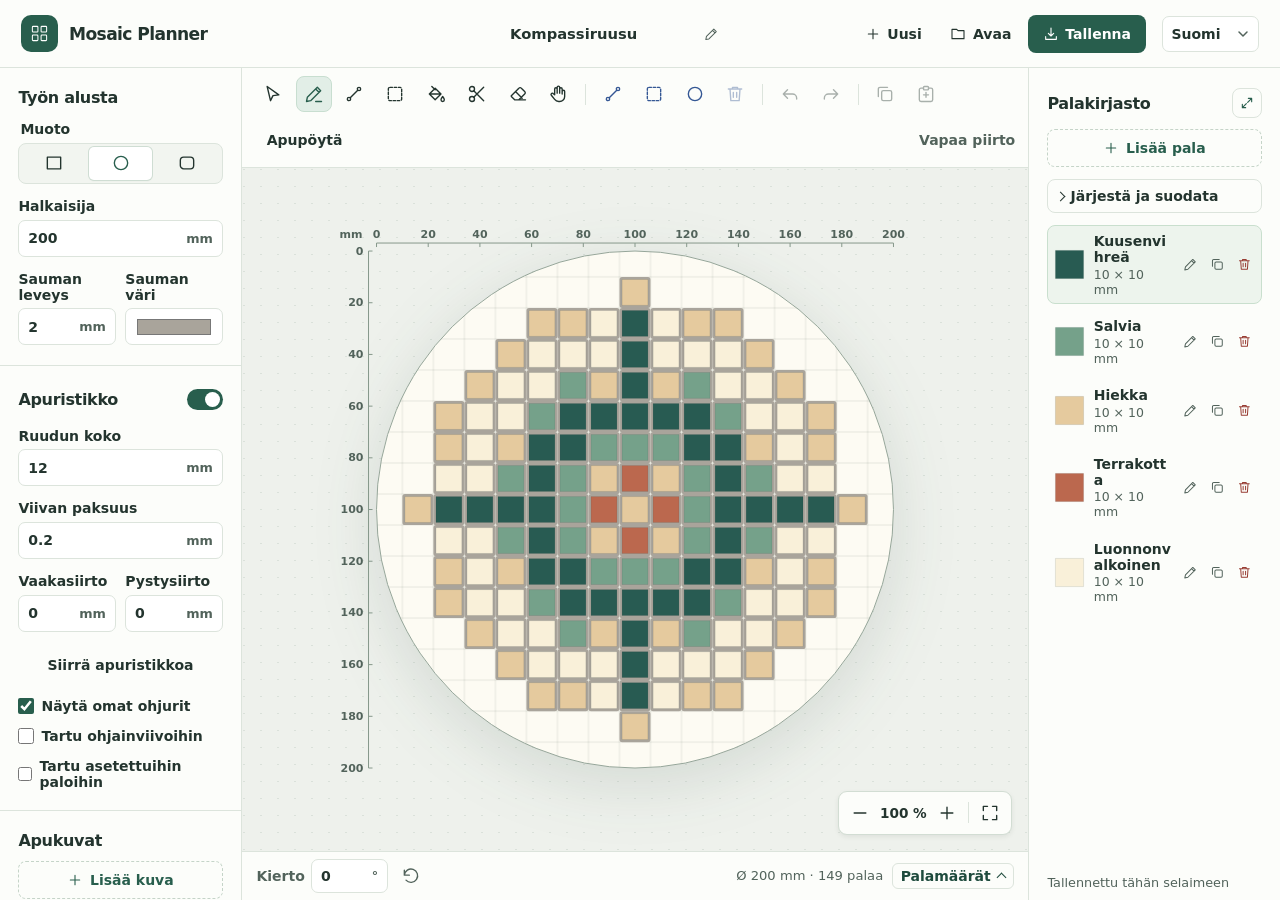
==== index.html @ c932b30a "Rotate selected mosaic tiles together" ====
<!doctype html>
<html lang="fi">
<head>
  <meta charset="utf-8">
  <meta name="viewport" content="width=device-width, initial-scale=1">
  <meta name="theme-color" content="#f9f9f6">
  <title>Mosaic Planner</title>
  <link rel="stylesheet" href="styles.css?v=18">
  <script defer src="i18n.js?v=20"></script>
  <script defer src="geometry.js?v=25"></script>
  <script defer src="board-renderer.js?v=9"></script>
  <script defer src="project-storage.js?v=1"></script>
  <script defer src="editor.js?v=22"></script>
</head>
<body inert>
  <svg class="icon-definitions" xmlns="http://www.w3.org/2000/svg" aria-hidden="true">
    <symbol id="i-mosaic" viewBox="0 0 24 24"><rect x="3" y="3" width="7" height="7" rx="1"/><rect x="14" y="3" width="7" height="7" rx="1"/><rect x="3" y="14" width="7" height="7" rx="1"/><rect x="14" y="14" width="7" height="7" rx="1"/></symbol>
    <symbol id="i-rectangle" viewBox="0 0 24 24"><rect x="4" y="5" width="16" height="14"/></symbol>
    <symbol id="i-circle" viewBox="0 0 24 24"><circle cx="12" cy="12" r="8"/></symbol>
    <symbol id="i-rounded" viewBox="0 0 24 24"><rect x="4" y="5" width="16" height="14" rx="4"/></symbol>
    <symbol id="i-pointer" viewBox="0 0 24 24"><path d="m5 3 14 10-7 1-3 6L5 3Z"/></symbol>
    <symbol id="i-pencil" viewBox="0 0 24 24"><path d="m4 16-1 5 5-1L20 8l-4-4L4 16Zm10-10 4 4M14 21h7"/></symbol>
    <symbol id="i-line" viewBox="0 0 24 24"><path d="M7.5 16.5l9-9"/><circle cx="6" cy="18" r="2"/><circle cx="18" cy="6" r="2"/></symbol>
    <symbol id="i-shape" viewBox="0 0 24 24"><rect x="4" y="4" width="16" height="16" rx="2" stroke-dasharray="3 2"/></symbol>
    <symbol id="i-fill" viewBox="0 0 24 24"><path d="m4 12 7-7 7 7-7 7-7-7Zm3-9 4 4m-7 5h14m2 3s-2 2.5-2 4a2 2 0 0 0 4 0c0-1.5-2-4-2-4Z"/></symbol>
    <symbol id="i-split" viewBox="0 0 24 24"><circle cx="6" cy="6" r="3"/><circle cx="6" cy="18" r="3"/><path d="m8.1 8.1 11.9 12M8.1 15.9 20 4"/></symbol>
    <symbol id="i-eraser" viewBox="0 0 24 24"><path d="m4 14 9-9a2 2 0 0 1 3 0l4 4a2 2 0 0 1 0 3l-7 7H8l-4-4a1 1 0 0 1 0-1Zm5-5 8 8m-4 2h8"/></symbol>
    <symbol id="i-hand" viewBox="0 0 24 24"><path d="M8 12V6a1.5 1.5 0 0 1 3 0v5-7a1.5 1.5 0 0 1 3 0v7-5a1.5 1.5 0 0 1 3 0v6-3a1.5 1.5 0 0 1 3 0v6a6 6 0 0 1-6 6h-1a6 6 0 0 1-5-2.5l-4-5a1.5 1.5 0 0 1 2-2.2l2 1.7Z"/></symbol>
    <symbol id="i-undo" viewBox="0 0 24 24"><path d="M9 7 4 12l5 5m-5-5h11a5 5 0 0 1 5 5v1"/></symbol>
    <symbol id="i-redo" viewBox="0 0 24 24"><path d="m15 7 5 5-5 5m5-5H9a5 5 0 0 0-5 5v1"/></symbol>
    <symbol id="i-copy" viewBox="0 0 24 24"><rect x="8" y="8" width="12" height="12" rx="2"/><path d="M15 4H6a2 2 0 0 0-2 2v9"/></symbol>
    <symbol id="i-paste" viewBox="0 0 24 24"><rect x="9" y="3" width="6" height="4" rx="1"/><path d="M9 5H6a2 2 0 0 0-2 2v12a2 2 0 0 0 2 2h12a2 2 0 0 0 2-2V7a2 2 0 0 0-2-2h-3m-6 8h6m-3-3v6"/></symbol>
    <symbol id="i-rotate" viewBox="0 0 24 24"><path d="M4 11a8 8 0 1 1 2 6m-2-6V5m0 6h6"/></symbol>
    <symbol id="i-delete" viewBox="0 0 24 24"><path d="M4 6h16M9 6V4h6v2m3 0-1 14H7L6 6m4 4v6m4-6v6"/></symbol>
    <symbol id="i-plus" viewBox="0 0 24 24"><path d="M12 5v14M5 12h14"/></symbol>
    <symbol id="i-minus" viewBox="0 0 24 24"><path d="M5 12h14"/></symbol>
    <symbol id="i-fit" viewBox="0 0 24 24"><path d="M4 9V4h5m6 0h5v5m0 6v5h-5m-6 0H4v-5"/></symbol>
    <symbol id="i-expand" viewBox="0 0 24 24"><path d="M14 5h5v5M19 5l-6 6M10 19H5v-5m0 5 6-6"/></symbol>
    <symbol id="i-collapse" viewBox="0 0 24 24"><path d="M19 5l-6 6m0-5v5h5M5 19l6-6m-5 0h5v5"/></symbol>
    <symbol id="i-folder" viewBox="0 0 24 24"><path d="M3 19V5h7l2 2h9v12H3Z"/></symbol>
    <symbol id="i-download" viewBox="0 0 24 24"><path d="M12 3v12m-4-4 4 4 4-4m-12 5v4h16v-4"/></symbol>
    <symbol id="i-edit" viewBox="0 0 24 24"><path d="m4 16-1 5 5-1L20 8l-4-4L4 16Zm10-10 4 4"/></symbol>
    <symbol id="i-close" viewBox="0 0 24 24"><path d="m6 6 12 12M18 6 6 18"/></symbol>
  </svg>

  <header class="app-header">
    <div class="brand">
      <span class="brand-mark"><svg class="icon"><use href="#i-mosaic"/></svg></span>
      <h1>Mosaic Planner</h1>
    </div>
    <div class="project-name">
      <input id="project-name" type="text" data-aria-label="projectName" maxlength="80" autocomplete="off" spellcheck="false">
      <svg class="icon" aria-hidden="true"><use href="#i-edit"/></svg>
    </div>
    <nav class="file-actions" data-aria-label="fileActions">
      <button type="button" id="new-project" class="button quiet"><svg class="icon"><use href="#i-plus"/></svg><span data-text="newProject"></span></button>
      <button type="button" id="open-project" class="button quiet"><svg class="icon"><use href="#i-folder"/></svg><span data-text="openProject"></span></button>
      <button type="button" id="save-project" class="button primary"><svg class="icon"><use href="#i-download"/></svg><span data-text="saveProject"></span></button>
      <input type="file" id="import-file" accept=".json,application/json" hidden>
    </nav>
    <select id="language-select" class="language-select" data-aria-label="language" data-title="language">
      <option value="fi" lang="fi">Suomi</option>
      <option value="en" lang="en">English</option>
    </select>
  </header>

  <main class="editor">
    <aside class="settings sidebar" data-aria-label="projectSettings">
      <section class="panel">
        <h2 data-text="board"></h2>
        <div class="panel-fields">
          <fieldset>
            <legend data-text="shape"></legend>
            <div class="board-shapes">
              <label data-title="rectangle"><input type="radio" name="board-shape" value="rectangle"><span><svg class="icon"><use href="#i-rectangle"/></svg><span class="sr-only" data-text="rectangle"></span></span></label>
              <label data-title="circle"><input type="radio" name="board-shape" value="circle"><span><svg class="icon"><use href="#i-circle"/></svg><span class="sr-only" data-text="circle"></span></span></label>
              <label data-title="roundedRectangle"><input type="radio" name="board-shape" value="rounded"><span><svg class="icon"><use href="#i-rounded"/></svg><span class="sr-only" data-text="roundedRectangle"></span></span></label>
            </div>
          </fieldset>
          <div class="fields-row">
            <label class="field"><span id="board-width-label"></span><span class="number-field"><input type="number" id="board-width" min="1" max="10000" step="0.1"><span>mm</span></span></label>
            <label class="field" id="board-height-field"><span data-text="height"></span><span class="number-field"><input type="number" id="board-height" min="1" max="10000" step="0.1"><span>mm</span></span></label>
          </div>
          <label class="field" id="board-radius-field" hidden><span data-text="cornerRadius"></span><span class="number-field"><input type="number" id="board-radius" min="0" max="5000" step="0.1"><span>mm</span></span></label>
          <div class="fields-row">
            <label class="field"><span data-text="seamWidth"></span><span class="number-field"><input type="number" id="seam-width" min="0" max="100" step="0.1"><span>mm</span></span></label>
            <label class="field"><span data-text="seamColor"></span><input type="color" id="seam-color"></label>
          </div>
        </div>
      </section>

      <section class="panel grid-panel">
        <div class="panel-heading">
          <h2 data-text="grid"></h2>
          <label class="toggle" data-title="showGrid"><input type="checkbox" id="grid-visible" data-aria-label="showGrid"><span></span></label>
        </div>
        <div class="panel-fields">
          <label class="field"><span data-text="gridSize"></span><span class="number-field"><input type="number" id="grid-size" min="0.5" max="1000" step="0.1"><span>mm</span></span></label>
          <label class="field"><span data-text="gridWeight"></span><span class="number-field"><input type="number" id="grid-weight" min="0.1" max="10" step="0.1"><span>mm</span></span></label>
          <div class="fields-row">
            <label class="field"><span data-text="gridOffsetX"></span><span class="number-field"><input type="number" id="grid-offset-x" step="any"><span>mm</span></span></label>
            <label class="field"><span data-text="gridOffsetY"></span><span class="number-field"><input type="number" id="grid-offset-y" step="any"><span>mm</span></span></label>
          </div>
          <button type="button" data-tool="moveGrid" class="button tool quiet" data-text="moveGrid"></button>
          <label class="check-field"><input type="checkbox" id="guides-visible"><span data-text="showGuides"></span></label>
          <label class="check-field"><input type="checkbox" id="grid-snap"><span data-text="snapToGuides"></span></label>
          <label class="check-field"><input type="checkbox" id="tile-snap"><span data-text="snapToTiles"></span></label>
        </div>
      </section>
      <section class="panel reference-panel">
        <h2 data-text="references"></h2>
        <button type="button" id="add-reference" class="button add-reference" data-title="addReferenceTitle">
          <svg class="icon" aria-hidden="true"><use href="#i-plus"/></svg><span data-text="addReference"></span>
        </button>
        <input type="file" id="reference-file" accept=".jpg,.jpeg,.png,image/jpeg,image/png" multiple hidden>
        <div id="reference-controls" class="panel-fields" hidden>
          <label class="field"><span data-text="image"></span><select id="reference-select"></select></label>
          <label class="field"><span data-text="imageWidth"></span><span class="number-field">
            <input type="number" id="reference-width" min="0.1" step="any"><span>mm</span>
          </span></label>
          <div class="field">
            <div class="reference-opacity-label">
              <label for="reference-opacity" data-text="opacity"></label><output id="reference-opacity-value" for="reference-opacity"></output>
            </div>
            <input type="range" id="reference-opacity" min="0" max="100" step="1">
          </div>
          <label class="check-field"><input type="checkbox" id="reference-visible"><span data-text="showImage"></span></label>
          <div class="reference-actions">
            <button type="button" data-tool="reference" class="button tool quiet" data-title="moveImageTitle" data-text="moveImage"></button>
            <button type="button" id="fit-reference" class="button quiet" data-text="fitImage"></button>
            <button type="button" id="remove-reference" class="button quiet delete-button">
              <svg class="icon" aria-hidden="true"><use href="#i-delete"/></svg><span data-text="removeReference"></span>
            </button>
          </div>
        </div>
      </section>
    </aside>

    <section class="workspace" data-aria-label="workspace">
      <div class="toolbar">
        <div class="button-group" role="group" data-aria-label="tools">
          <button type="button" class="icon-button tool" data-tool="select" data-title="selectTitle" data-aria-label="selectLabel" aria-keyshortcuts="V Escape"><svg class="icon"><use href="#i-pointer"/></svg></button>
          <button type="button" class="icon-button tool" data-tool="draw" data-title="drawTitle" data-aria-label="drawLabel"><svg class="icon"><use href="#i-pencil"/></svg></button>
          <button type="button" class="icon-button tool" data-tool="line" data-title="lineTitle" data-aria-label="line"><svg class="icon"><use href="#i-line"/></svg></button>
          <button type="button" class="icon-button tool" data-tool="shape" data-title="shapeTitle" data-aria-label="shapeLabel"><svg class="icon"><use href="#i-shape"/></svg></button>
          <button type="button" class="icon-button tool" data-tool="fill" data-title="fillTitle" data-aria-label="fillLabel"><svg class="icon"><use href="#i-fill"/></svg></button>
          <button type="button" class="icon-button tool" data-tool="split" data-title="splitTitle" data-aria-label="split" aria-keyshortcuts="X"><svg class="icon" aria-hidden="true"><use href="#i-split"/></svg></button>
          <button type="button" class="icon-button tool" data-tool="erase" data-title="eraseTitle" data-aria-label="erase" aria-keyshortcuts="E"><svg class="icon"><use href="#i-eraser"/></svg></button>
          <button type="button" class="icon-button tool" data-tool="pan" data-title="panTitle" data-aria-label="pan"><svg class="icon"><use href="#i-hand"/></svg></button>
        </div>
        <span class="toolbar-divider" aria-hidden="true"></span>
        <div class="button-group guide-tools" role="group" data-aria-label="guides">
          <button type="button" class="icon-button tool" data-tool="guideLine" data-title="guideLine" data-aria-label="guideLine"><svg class="icon"><use href="#i-line"/></svg></button>
          <button type="button" class="icon-button tool" data-tool="guideSquare" data-title="guideSquare" data-aria-label="guideSquare"><svg class="icon"><use href="#i-shape"/></svg></button>
          <button type="button" class="icon-button tool" data-tool="guideCircle" data-title="guideCircle" data-aria-label="guideCircle"><svg class="icon"><use href="#i-circle"/></svg></button>
          <button type="button" class="icon-button tool" data-tool="guideErase" data-title="guideErase" data-aria-label="guideErase"><svg class="icon"><use href="#i-delete"/></svg></button>
        </div>
        <span class="toolbar-divider" aria-hidden="true"></span>
        <div class="button-group" role="group" data-aria-label="history">
          <button type="button" id="undo" class="icon-button" data-title="undoTitle" data-aria-label="undo"><svg class="icon"><use href="#i-undo"/></svg></button>
          <button type="button" id="redo" class="icon-button" data-title="redoTitle" data-aria-label="redo"><svg class="icon"><use href="#i-redo"/></svg></button>
        </div>
        <span class="toolbar-divider" aria-hidden="true"></span>
        <div class="button-group" role="group" data-aria-label="clipboard">
          <button type="button" id="copy-tiles" class="icon-button" data-title="copyTilesTitle" data-aria-label="copyTiles" aria-keyshortcuts="Control+C Meta+C" disabled><svg class="icon" aria-hidden="true"><use href="#i-copy"/></svg></button>
          <button type="button" id="paste-tiles" class="icon-button tool" data-title="pasteTilesTitle" data-aria-label="pasteTiles" aria-keyshortcuts="Control+V Meta+V" aria-pressed="false" disabled><svg class="icon" aria-hidden="true"><use href="#i-paste"/></svg></button>
        </div>
        <button type="button" id="toggle-worktable" class="button tool quiet" data-text="worktable" aria-controls="worktable-layer" aria-pressed="false"></button>
        <label id="outline-field" class="outline-mode" hidden><span class="sr-only" data-text="outlineShape"></span><select id="outline-shape"><option value="rectangle" data-text="rectangle"></option><option value="ellipse" data-text="ellipse"></option></select></label>
        <span class="tool-name" id="tool-name"></span>
      </div>

      <div class="stage" id="stage" data-tool="draw">
        <svg id="canvas" xmlns="http://www.w3.org/2000/svg" data-aria-label="canvas" role="img">
          <defs>
            <pattern id="grid-pattern" patternUnits="userSpaceOnUse"><path id="grid-lines" fill="none" stroke="#59695e" stroke-opacity=".28"/></pattern>
            <clipPath id="board-clip"></clipPath>
            <clipPath id="worktable-clip"></clipPath>
          </defs>
          <g id="board-layer"></g>
          <g id="worktable-layer"></g>
          <g id="reference-layer" clip-path="url(#board-clip)" pointer-events="none"></g>
          <g id="grid-layer" pointer-events="none"></g>
          <g id="grout-layer" clip-path="url(#board-clip)" pointer-events="none" aria-hidden="true"></g>
          <g id="worktable-grout-layer" clip-path="url(#worktable-clip)" pointer-events="none" aria-hidden="true"></g>
          <g id="piece-layer"></g>
          <g id="guide-layer" pointer-events="none" aria-hidden="true"></g>
          <g id="ruler-layer" pointer-events="none" aria-hidden="true"></g>
          <text id="worktable-label" class="worktable-label" text-anchor="middle" pointer-events="none" aria-hidden="true"></text>
          <g id="preview-layer" pointer-events="none"></g>
          <g id="selection-layer" pointer-events="none"></g>
        </svg>
        <div class="zoom-controls" role="group" data-aria-label="zoomControls">
          <button type="button" id="zoom-out" class="icon-button" data-title="zoomOut" data-aria-label="zoomOut"><svg class="icon"><use href="#i-minus"/></svg></button>
          <output id="zoom-level" data-aria-label="zoom">100 %</output>
          <button type="button" id="zoom-in" class="icon-button" data-title="zoomIn" data-aria-label="zoomIn"><svg class="icon"><use href="#i-plus"/></svg></button>
          <span class="toolbar-divider" aria-hidden="true"></span>
          <button type="button" id="zoom-fit" class="icon-button" data-title="fitView" data-aria-label="fitView"><svg class="icon"><use href="#i-fit"/></svg></button>
        </div>
      </div>
      <footer class="statusbar">
        <p id="tool-hint"></p>
        <button type="button" id="cancel-paste" class="button quiet" data-text="cancel" hidden></button>
        <div id="draw-rotation" class="button-group" hidden>
          <label class="draw-angle">
            <span data-text="rotation"></span>
            <span class="number-field"><input type="number" id="draw-angle" step="0.1" value="0" inputmode="decimal" data-aria-label="drawAngle"><span aria-hidden="true">°</span></span>
          </label>
          <button type="button" id="rotate-draw" class="icon-button" data-title="rotateTitle" data-aria-label="rotateLabel" aria-keyshortcuts="R"><svg class="icon"><use href="#i-rotate"/></svg></button>
        </div>
        <div class="work-info">
          <p id="work-count"></p>
          <details id="piece-inventory" class="piece-inventory">
            <summary id="inventory-summary" data-text="tileInventory"></summary>
            <div class="inventory-panel">
              <p id="empty-inventory" hidden data-text="emptyInventory"></p>
              <table id="inventory-table" data-aria-label="inventoryTable">
                <thead><tr><th scope="col" data-text="tileType"></th><th scope="col" data-text="quantity"></th></tr></thead>
                <tbody id="inventory-rows"></tbody>
              </table>
            </div>
          </details>
        </div>
      </footer>
    </section>

    <aside class="library sidebar" id="tile-library" data-aria-label="tileLibrary">
      <section class="panel library-panel">
        <div class="panel-heading library-heading">
          <h2 data-text="tileLibrary"></h2>
          <button type="button" id="expand-library" class="icon-button" tabindex="0" aria-expanded="false" aria-controls="library-content"
            data-title="expandLibrary" data-aria-label="expandLibrary"><svg class="icon" aria-hidden="true"><use href="#i-expand"/></svg></button>
        </div>
        <div id="library-content" class="library-content">
          <button type="button" id="add-tile-text" class="button add-tile-text"><svg class="icon"><use href="#i-plus"/></svg><span data-text="addTile"></span></button>
          <details class="library-tools" id="library-tools">
            <summary id="library-tools-summary">
              <span data-text="sortFilter"></span>
              <span id="library-filter-count" class="filter-count" hidden></span>
            </summary>
            <div class="library-filters">
              <label class="field"><span data-text="sortOrder"></span><select id="library-sort">
                <option value="added" data-text="addedOrder"></option>
                <option value="name-asc" data-text="nameAscending"></option>
                <option value="name-desc" data-text="nameDescending"></option>
              </select></label>
              <label class="field"><span data-text="size"></span><select id="library-size"><option value="" data-text="allSizes"></option></select></label>
              <label class="field"><span data-text="color"></span><select id="library-color"><option value="" data-text="allColors"></option></select></label>
              <fieldset>
                <legend data-text="tags"></legend>
                <div id="library-tags" class="filter-chips tag-cloud"></div>
                <p id="library-no-tags" class="library-note" data-text="noTags"></p>
              </fieldset>
              <button type="button" id="clear-library-filters" class="button quiet clear-filters" hidden data-text="clearFilters"></button>
            </div>
          </details>
          <p id="library-result" class="library-note" role="status" hidden></p>
          <p id="hidden-drawing-tile" class="library-note" hidden></p>
          <ul id="tile-list" class="tile-list" data-aria-label="tileTypes"></ul>
          <p id="empty-library" class="empty-library" hidden data-text="emptyLibrary"></p>
        </div>
      </section>

      <section class="panel selected-panel" id="selected-panel" hidden>
        <div class="panel-heading"><h2 id="selected-title"></h2></div>
        <p id="selected-name"></p>
        <div class="selected-actions">
          <label class="field"><span id="selected-angle-label"></span><span class="number-field"><input type="number" id="selected-angle" step="1"><span>°</span></span></label>
          <button type="button" id="rotate" class="icon-button" data-title="rotateTitle" data-aria-label="rotateLabel" aria-keyshortcuts="R"><svg class="icon"><use href="#i-rotate"/></svg></button>
          <button type="button" id="delete-piece" class="button delete-button quiet" data-title="deleteSelection"><svg class="icon" aria-hidden="true"><use href="#i-delete"/></svg><span id="delete-piece-label"></span></button>
        </div>
      </section>
      <p class="save-status" id="save-status"></p>
    </aside>
  </main>

  <p id="feedback" class="feedback" role="status" hidden></p>

  <dialog id="new-dialog" aria-labelledby="new-dialog-title" aria-describedby="new-dialog-description">
    <form method="dialog">
      <h2 id="new-dialog-title" data-text="startProject"></h2>
      <p id="new-dialog-description" data-text="startProjectDescription"></p>
      <div class="dialog-actions">
        <button type="submit" value="cancel" class="button quiet" autofocus data-text="cancel"></button>
        <button type="submit" value="new" class="button primary" data-text="startProject"></button>
      </div>
    </form>
  </dialog>

  <dialog id="tile-dialog" aria-labelledby="tile-dialog-title">
    <form id="tile-form">
      <div class="dialog-heading">
        <h2 id="tile-dialog-title"></h2>
        <button type="button" class="icon-button" id="close-dialog" data-aria-label="close"><svg class="icon"><use href="#i-close"/></svg></button>
      </div>
      <label class="field"><span data-text="name"></span><input type="text" id="tile-name" maxlength="60" required autofocus data-placeholder="tileNameExample"></label>
      <div class="fields-row">
        <label class="field"><span data-text="shape"></span><select id="tile-shape">
          <option value="rectangle" data-text="rectangle"></option>
          <option value="circle" data-text="circle"></option>
          <option value="triangle" data-text="triangle"></option>
          <option value="diamond" data-text="diamond"></option>
          <option value="oval" data-text="oval"></option>
          <option value="leaf" data-text="leaf"></option>
        </select></label>
        <label class="field"><span data-text="color"></span><input type="color" id="tile-color" value="#347e73"></label>
      </div>
      <div class="fields-row tile-dimensions">
        <label class="field"><span id="tile-width-label"></span><span id="tile-base-label" data-text="baseLength" hidden></span><span class="number-field"><input type="number" id="tile-width" min="0.5" max="10000" step="0.1" required><span>mm</span></span></label>
        <label class="field" id="tile-height-field"><span data-text="height"></span><span class="number-field"><input type="number" id="tile-height" min="0.5" max="10000" step="0.1" required><span>mm</span></span></label>
        <label class="field" id="tile-apex-angle-field" hidden><span data-text="apexAngle"></span><span class="number-field"><input type="number" id="tile-apex-angle" min="0" max="180" step="any" disabled><span>°</span></span></label>
      </div>
      <div class="field">
        <label for="tile-tags" data-text="tags"></label>
        <input type="text" id="tile-tags" maxlength="480" aria-describedby="tile-tags-hint" data-placeholder="tagsExample">
        <span class="field-hint" id="tile-tags-hint" data-text="tagsHint"></span>
      </div>
      <p class="dialog-error" id="tile-error" role="alert" hidden></p>
      <div class="dialog-actions">
        <button type="button" id="cancel-tile" class="button quiet" data-text="cancel"></button>
        <button type="submit" class="button primary" data-text="saveTile"></button>
      </div>
    </form>
  </dialog>
</body>
</html>
---- styles.css ----
:root {
  color-scheme: light;
  font-family: "Avenir Next", "Segoe UI", system-ui, sans-serif;
  font-size: 16px;
  color: #23342e;
  background: #f8f9f6;
  --ink: #23342e;
  --muted: #52635b;
  --line: #dce4dc;
  --paper: #fcfdfa;
  --active: #e2eee7;
  --accent: #285e4d;
  --accent-dark: #1e4b3d;
}
*, *::before, *::after { box-sizing: border-box; }
body { margin: 0; min-width: 320px; }
button, input, select { font: inherit; }
button { color: inherit; cursor: pointer; }
button:disabled { cursor: default; opacity: .38; }
[hidden] { display: none !important; }
:focus-visible { outline: 2px solid var(--accent); outline-offset: 3px; }
.icon-definitions, .sr-only {
  position: absolute; width: 1px; height: 1px; padding: 0; overflow: hidden;
  clip-path: inset(50%); white-space: nowrap;
}
.icon {
  display: block; width: 1.25rem; height: 1.25rem; flex: none;
  fill: none; stroke: currentColor; stroke-width: 1.65;
  stroke-linecap: round; stroke-linejoin: round; pointer-events: none;
}
.app-header {
  min-height: 68px; display: grid; grid-template-columns: 1fr minmax(140px, 25%) 1fr auto;
  align-items: center; gap: 1rem; padding: .65rem 1.3rem;
  background: var(--paper); border-bottom: 1px solid var(--line);
}
.brand { display: flex; align-items: center; gap: .7rem; white-space: nowrap; }
.brand-mark {
  display: grid; place-items: center; width: 37px; height: 37px;
  color: #fff; background: var(--accent); border-radius: 10px;
}
.brand-mark .icon { width: 19px; height: 19px; stroke-width: 1.3; }
h1 { margin: 0; font-size: 1.07rem; font-weight: 750; letter-spacing: -.035em; }
.project-name { position: relative; max-width: 290px; width: 100%; justify-self: center; }
.project-name input {
  width: 100%; border: 1px solid transparent; border-radius: 7px; background: transparent;
  color: var(--ink); font-weight: 650; font-size: .92rem; padding: .5rem 2rem .5rem .8rem;
  text-align: center; text-overflow: ellipsis;
}
.project-name input:hover, .project-name input:focus { border-color: var(--line); background: #fff; }
.project-name .icon {
  position: absolute; right: .6rem; top: 50%; transform: translateY(-50%);
  width: .92rem; height: .92rem; color: var(--muted);
}
.file-actions, .button-group, .zoom-controls, .selected-actions { display: flex; align-items: center; gap: .3rem; }
.file-actions { justify-self: end; white-space: nowrap; }
.button, .icon-button {
  display: inline-flex; justify-content: center; align-items: center; gap: .42rem;
  border: 1px solid transparent; border-radius: 8px; background: transparent; font-weight: 650;
}
.button { min-height: 38px; padding: .42rem .68rem; font-size: .875rem; }
.icon-button { width: 36px; height: 36px; padding: 0; flex: none; }
.button .icon { width: 1rem; height: 1rem; }
.quiet:hover, .icon-button:not(:disabled):hover { background: #eaf0ea; }
.primary { background: var(--accent); color: #fff; padding-inline: .85rem; }
.primary:hover { background: var(--accent-dark); }

.editor {
  --library-width: 252px;
  min-height: calc(100dvh - 68px); display: grid;
  grid-template-columns: minmax(205px, 242px) minmax(0, 1fr) var(--library-width);
}
.editor.library-expanded { --library-width: clamp(320px, 38%, 760px); }
.sidebar { background: var(--paper); min-width: 0; }
.settings { border-right: 1px solid var(--line); }
.library {
  border-left: 1px solid var(--line); display: flex; flex-direction: column;
}
.panel { padding: 1.25rem 1.15rem; }
.panel + .panel { border-top: 1px solid var(--line); }
h2 { margin: 0; font-size: 1rem; font-weight: 750; letter-spacing: -.02em; }
.panel-heading { display: flex; align-items: center; justify-content: space-between; min-height: 27px; gap: .5rem; }
.panel-fields { display: grid; gap: .88rem; margin-top: .9rem; }
fieldset { border: 0; padding: 0; margin: 0; min-width: 0; }
legend, .field, .check-field { font-size: .875rem; font-weight: 600; }
.board-shapes {
  display: grid; grid-template-columns: repeat(3, 1fr); border: 1px solid var(--line);
  border-radius: 8px; gap: 3px; padding: 3px; margin-top: .35rem; background: #f2f5f0;
}
.board-shapes label { position: relative; cursor: pointer; }
.board-shapes input, .toggle input { position: absolute; opacity: 0; }
.board-shapes label > span { display: grid; place-items: center; min-height: 33px; border-radius: 5px; }
.board-shapes label:hover > span { background: #e6eee7; }
.board-shapes input:checked + span {
  background: #fff; color: var(--accent); box-shadow: 0 0 0 1px #cfddd3, 0 1px 2px #21392912;
}
.board-shapes input:focus-visible + span, .toggle input:focus-visible + span { outline: 2px solid var(--accent); outline-offset: 2px; }
.fields-row { display: grid; grid-template-columns: repeat(auto-fit, minmax(75px, 1fr)); gap: .6rem; }
.tile-dimensions { grid-template-columns: repeat(auto-fit, minmax(6rem, 1fr)); align-items: end; }
.field { display: flex; flex-direction: column; gap: .35rem; min-width: 0; }
.number-field, .field > input, select {
  display: flex; align-items: center; min-height: 37px; width: 100%; border: 1px solid var(--line);
  border-radius: 7px; background: #fff; color: var(--ink);
}
.field > input { padding: .35rem .55rem; }
.number-field:focus-within { border-color: var(--accent); box-shadow: 0 0 0 1px var(--accent); }
.number-field input {
  width: 100%; min-width: 0; outline: none; border: 0; padding: .4rem .15rem .4rem .55rem;
  background: transparent; color: var(--ink); font-variant-numeric: tabular-nums; appearance: textfield;
}
.number-field input::-webkit-inner-spin-button, .number-field input::-webkit-outer-spin-button { appearance: none; margin: 0; }
.number-field > span { padding-right: .55rem; color: var(--muted); font-size: .8rem; }
.check-field { display: flex; gap: .45rem; align-items: center; cursor: pointer; }
.check-field input { width: 1rem; height: 1rem; margin: 0; accent-color: var(--accent); }
.toggle { position: relative; display: flex; cursor: pointer; }
.toggle span {
  display: block; width: 36px; height: 21px; border-radius: 30px;
  background: #bdc9bf; padding: 3px; transition: background .13s;
}
.toggle span::before {
  content: ""; display: block; width: 15px; height: 15px; border-radius: 50%;
  background: #fff; transition: transform .13s;
}
.toggle input:checked + span { background: var(--accent); }
.toggle input:checked + span::before { transform: translateX(15px); }

.workspace { display: grid; grid-template-rows: auto minmax(410px, 1fr) auto; min-width: 0; }
.toolbar {
  display: flex; gap: .55rem; align-items: center; flex-wrap: wrap;
  min-height: 56px; padding: .5rem .8rem; background: var(--paper); border-bottom: 1px solid var(--line);
}
.toolbar-divider { width: 1px; height: 21px; background: var(--line); flex: none; }
.guide-tools .tool { color: #345794; }
.tool[aria-pressed="true"] { background: var(--active); color: var(--accent); border-color: #c8ded0; }
.tool-name { margin-left: auto; color: var(--muted); font-size: .875rem; font-weight: 600; }
select {
  appearance: none; min-height: 36px; padding: .35rem 1.8rem .35rem .55rem;
  background-image: url("data:image/svg+xml,%3Csvg xmlns='http://www.w3.org/2000/svg' width='12' height='8' viewBox='0 0 12 8'%3E%3Cpath d='m2 2 4 4 4-4' fill='none' stroke='%2352635b' stroke-width='1.5' stroke-linecap='round' stroke-linejoin='round'/%3E%3C/svg%3E");
  background-repeat: no-repeat; background-position: right .55rem center;
}
.language-select { width: auto; justify-self: end; font-size: .875rem; font-weight: 650; }
.outline-mode { font-size: .875rem; }
.stage {
  min-width: 0; position: relative; overflow: hidden; isolation: isolate;
  background-color: #eef1ec;
  background-image: radial-gradient(#c6d0c8 0.8px, transparent 0.8px);
  background-position: center; background-size: 17px 17px;
}
#canvas { position: absolute; width: 100%; height: 100%; display: block; touch-action: none; user-select: none; }
#canvas [data-piece] { pointer-events: visiblePainted; }
.stage[data-tool="draw"] #canvas, .stage[data-tool="line"] #canvas, .stage[data-tool="select"] #canvas, .stage[data-tool="paste"] #canvas,
.stage[data-tool="shape"] #canvas, .stage[data-tool="fill"] #canvas, .stage[data-tool="split"] #canvas,
.stage[data-tool="erase"] #canvas, .stage[data-tool^="guide"] #canvas { cursor: crosshair; }
.stage[data-tool="select"] #canvas [data-piece] { cursor: move; }
.stage[data-tool="reference"] #canvas, .stage[data-tool="moveGrid"] #canvas { cursor: move; }
.stage[data-tool="erase"]:not(.pan-ready):not(.is-panning) .piece-face:hover { stroke: #a34032; stroke-width: 2; }
.stage[data-tool="pan"] #canvas, .stage.pan-ready #canvas { cursor: grab; }
.stage.is-panning #canvas { cursor: grabbing; }
.board-shadow { filter: drop-shadow(0 6px 12px #223c3021); }
.board-outline { stroke: #96a69a; stroke-width: 1; vector-effect: non-scaling-stroke; }
.board-ruler { fill: var(--muted); font-weight: 600; font-variant-numeric: tabular-nums; }
.board-ruler text { font-size: 11px; }
.board-ruler line { stroke: #86988b; stroke-width: 1; vector-effect: non-scaling-stroke; }
.worktable-label { fill: var(--muted); font-weight: 650; }
.guide-anchors {
  display: none; fill: none; stroke: #34579499; stroke-width: 4;
  stroke-linecap: round; vector-effect: non-scaling-stroke;
}
.stage[data-tool="guideLine"]:not(.pan-ready):not(.is-panning) .guide-anchors { display: block; }
.active-guide-anchor { fill: var(--paper); stroke: #345794; stroke-width: 2; vector-effect: non-scaling-stroke; }
.piece-face { stroke: #22342e27; stroke-width: .7; vector-effect: non-scaling-stroke; }
.cut-piece-face { stroke: #75817a; stroke-width: 1.15; }
.erased-piece { display: none; }
.moving-piece { opacity: .3; }
.selection-outline { fill: none; stroke: #193e9a; stroke-width: 2; vector-effect: non-scaling-stroke; }
.invalid-selection .selection-outline { stroke: #a34032; }
.split-outline { fill: #193e9a19; stroke: #193e9a; stroke-width: 1.2; vector-effect: non-scaling-stroke; }
.split-line, .split-line-halo { stroke-linecap: round; vector-effect: non-scaling-stroke; }
.split-line-halo { stroke: #fff; stroke-width: 6; }
.split-line { stroke: #15377d; stroke-width: 3; }
.split-line.invalid-split { stroke: #a34032; stroke-dasharray: 5 5; }
.split-dimension-line, .split-right-angle { fill: none; stroke: #193e9a; stroke-width: 1.15; vector-effect: non-scaling-stroke; }
.split-snap-marks { fill: none; stroke: #193e9a; stroke-width: 1.15; opacity: .65; vector-effect: non-scaling-stroke; }
.split-anchor { fill: #193e9a; stroke: var(--paper); stroke-width: 1.1; vector-effect: non-scaling-stroke; }
.snapped-split-anchor { stroke-width: 1.7; }
.split-curve-mark, .split-curve-center {
  fill: #fff; stroke: #15377d; stroke-width: 1.4; vector-effect: non-scaling-stroke;
}
.split-end-anchor { fill: #fff; stroke: #15377d; stroke-width: 2.2; vector-effect: non-scaling-stroke; }
.split-dimension-label {
  fill: #193e9a; stroke: var(--paper); stroke-width: 3; stroke-linejoin: round; paint-order: stroke;
  vector-effect: non-scaling-stroke; font-weight: 650; font-variant-numeric: tabular-nums;
}
.selection-marquee {
  fill: #193e9a1f; stroke: #193e9a; stroke-width: 1; stroke-dasharray: 4 3; vector-effect: non-scaling-stroke;
}
.preview-piece, .paste-preview .piece-face { opacity: .55; }
.blocked-preview, .paste-preview.invalid-paste .piece-face {
  fill: #d33c38; fill-opacity: .24; opacity: 1;
  stroke: #b42e29; stroke-width: 1.5; vector-effect: non-scaling-stroke;
}
.guide { fill: none; stroke: var(--accent); stroke-dasharray: 4 4; stroke-width: 1.2; vector-effect: non-scaling-stroke; }
.zoom-controls {
  position: absolute; right: 1rem; bottom: 1rem; gap: .05rem; padding: 3px;
  background: var(--paper); border: 1px solid #d2ddd3; border-radius: 9px; box-shadow: 0 2px 5px #20382914;
}
.zoom-controls output { text-align: center; min-width: 3.1rem; font-size: .85rem; font-variant-numeric: tabular-nums; font-weight: 650; }
.zoom-controls .toolbar-divider { margin-inline: .14rem; }
.statusbar {
  display: flex; justify-content: space-between; flex-wrap: wrap; gap: .25rem 1rem;
  position: relative; z-index: 2; align-items: center;
  padding: .38rem .9rem; background: var(--paper); border-top: 1px solid var(--line);
  font-size: .82rem; color: var(--muted);
}
.statusbar p, .save-status { margin: 0; }
#tool-hint { flex: 1 1 14rem; }
.draw-angle { display: flex; align-items: center; gap: .4rem; font-size: .875rem; font-weight: 600; }
.draw-angle .number-field { width: 4.8rem; min-height: 34px; }
.work-info { display: flex; align-items: center; flex-wrap: wrap; gap: .25rem .55rem; margin-left: auto; }
#work-count { font-variant-numeric: tabular-nums; }
.piece-inventory summary {
  display: flex; align-items: center; gap: .45rem; padding: .27rem .48rem;
  cursor: pointer; list-style: none; border: 1px solid var(--line); border-radius: 6px;
  background: var(--paper); color: var(--accent-dark); font-size: .875rem; font-weight: 650;
}
.piece-inventory summary::-webkit-details-marker { display: none; }
.piece-inventory summary::after {
  content: ""; width: 7px; height: 7px; border-right: 1.5px solid currentColor; border-top: 1.5px solid currentColor;
  transform: translateY(2px) rotate(-45deg);
}
.piece-inventory[open] summary { background: var(--active); }
.piece-inventory[open] summary::after { transform: translateY(-2px) rotate(135deg); }
.inventory-panel {
  position: absolute; bottom: calc(100% + .45rem); right: .8rem; width: min(23rem, calc(100% - 1.6rem));
  max-height: min(43dvh, 21rem); overflow: auto;
  border: 1px solid var(--line); border-radius: 10px; background: var(--paper); color: var(--ink);
  box-shadow: 0 8px 26px #223c3029;
}
.inventory-panel > p { padding: .8rem .9rem; }
.inventory-panel table { width: 100%; border-spacing: 0; }
.inventory-panel th, .inventory-panel td { padding: .4rem .72rem; }
.inventory-panel th { text-align: left; }
.inventory-panel thead th {
  position: sticky; top: 0; z-index: 1; background: #eef4ee; color: var(--muted);
  border-bottom: 1px solid var(--line); font-size: .8rem;
}
.inventory-panel tr > :last-child { text-align: right; font-variant-numeric: tabular-nums; white-space: nowrap; }
.inventory-panel tbody tr + tr > * { border-top: 1px solid var(--line); }
.inventory-panel tbody td { font-size: .95rem; font-weight: 650; }
.inventory-tile { display: flex; align-items: center; gap: .54rem; }
.inventory-tile .tile-swatch { width: 22px; height: 22px; }
.inventory-name { min-width: 0; overflow-wrap: anywhere; }
.inventory-size { display: block; margin-top: .08rem; color: var(--muted); font-size: .76rem; font-weight: 400; }

.add-reference { width: 100%; margin-top: .7rem; border: 1px dashed #c5d4c8; color: var(--accent); }
.add-reference:hover { background: var(--active); }
.reference-opacity-label { display: flex; justify-content: space-between; }
.reference-opacity-label output { color: var(--muted); font-variant-numeric: tabular-nums; }
.field > input[type="range"] { padding: 0; min-height: 25px; border: 0; accent-color: var(--accent); }
.reference-actions { display: flex; flex-wrap: wrap; gap: .22rem; }
.reference-actions .button { min-height: 31px; padding: .25rem .45rem; border-color: var(--line); }
.reference-actions .tool[aria-pressed="true"] { border-color: #c8ded0; }

.library-tools { margin-top: .75rem; border: 1px solid var(--line); border-radius: 8px; }
.library-heading .icon-button { width: 30px; height: 30px; }
#expand-library { border-color: var(--line); color: var(--accent); }
#expand-library .icon { width: 1rem; height: 1rem; }
#expand-library[aria-expanded="true"] { background: var(--active); border-color: #c8ded0; }
.library-tools summary {
  display: flex; align-items: center; gap: .4rem; padding: .5rem .55rem;
  cursor: pointer; list-style: none; font-size: .875rem; font-weight: 650;
}
.library-tools summary::-webkit-details-marker { display: none; }
.library-tools summary::before {
  content: ""; width: 7px; height: 7px; flex: none;
  border-right: 1.5px solid currentColor; border-bottom: 1.5px solid currentColor; transform: rotate(-45deg);
}
.library-tools[open] summary::before { transform: translateY(-2px) rotate(45deg); }
.filter-count {
  margin-left: auto; padding: .08rem .36rem; background: var(--active); color: var(--accent);
  border-radius: 6px; font-variant-numeric: tabular-nums;
}
.library-filters { display: grid; gap: .7rem; padding: .25rem .55rem .6rem; }
.filter-chips { display: flex; flex-wrap: wrap; gap: .28rem; max-height: 115px; overflow: auto; padding: 3px; }
.filter-chip {
  min-height: 28px; max-width: 100%; padding: .16rem .34rem;
  overflow-wrap: anywhere; background: #fff; border: 1px solid var(--line); border-radius: 6px;
  font-size: .8rem; text-align: left;
}
.filter-chip:hover { background: #f2f6f1; }
.filter-chip[aria-pressed="true"] { border-color: var(--accent); background: var(--active); color: var(--accent-dark); }
.tag-chip { font-size: var(--tag-size, .8rem); }
.tag-count { margin-left: .24rem; color: var(--muted); font-size: .75rem; }
.clear-filters { justify-self: start; min-height: 30px; padding: .25rem .35rem; color: var(--accent-dark); }
.library-note { margin: .42rem 0 0; color: var(--muted); font-size: .8rem; }
.field-hint { color: var(--muted); font-size: .8rem; font-weight: 400; }
.tile-list {
  list-style: none; padding: 0; margin: .75rem 0 0; display: grid; gap: .36rem; align-content: start;
}
.tile-list:empty { margin-top: 0; }
.empty-library { margin: .6rem 0 0; color: var(--muted); font-size: .875rem; }
.tile-row {
  display: flex; flex-wrap: wrap; align-items: center;
  border: 1px solid transparent; border-radius: 8px; gap: .05rem; padding-right: .2rem;
}
.tile-row.active { background: #edf4ed; border-color: #c9dfce; }
.tile-row:hover { background: #edf4ed; }
.tile-row button:focus-visible { outline-offset: -2px; }
.tile-choice {
  display: flex; flex: 1 1 7rem; align-items: center; min-width: 0; gap: .58rem; padding: .42rem .32rem;
  text-align: left; background: transparent; border: 0; border-radius: 7px;
}
.tile-swatch {
  width: 31px; height: 31px; flex: none;
}
.tile-caption { min-width: 0; display: grid; gap: .11rem; }
.tile-caption strong { overflow-wrap: anywhere; font-size: .875rem; }
.tile-caption small { color: var(--muted); font-size: .78rem; }
.tile-caption .tile-tags { overflow: hidden; text-overflow: ellipsis; white-space: nowrap; }
.tile-actions { display: flex; gap: .05rem; margin-inline-start: auto; }
.tile-actions .icon-button { width: 26px; height: 30px; }
.edit-tile, .clone-tile { color: var(--muted); }
.tile-actions .icon { width: .92rem; height: .92rem; }
.add-tile-text { width: 100%; margin-top: .7rem; border: 1px dashed #c5d4c8; color: var(--accent); }
.add-tile-text:hover { background: var(--active); }
.selected-panel p { margin: .4rem 0 .65rem; color: var(--muted); font-size: .875rem; }
.selected-actions { display: grid; grid-template-columns: minmax(0, 1fr) auto; align-items: end; }
.selected-actions .delete-button { grid-column: 1 / -1; justify-content: start; }
.delete-button { color: #983d33; }
.save-status { margin-top: auto; padding: .65rem 1.15rem; color: var(--muted); font-size: .8rem; }

@media (min-width: 761px) and (min-height: 580px) {
  .settings { max-height: calc(100dvh - 68px); overflow-y: auto; }
  .library { max-height: calc(100dvh - 68px); }
  .library > .selected-panel, .library > .save-status { flex: none; }
  .library .library-panel { display: flex; flex-direction: column; flex: 1; min-height: 0; overflow-y: auto; }
  .library .library-heading { flex: none; }
  .library .library-content { display: flex; flex-direction: column; flex: 1; min-height: 0; }
  .library .library-content > :not(.tile-list) { flex: none; }
  .library .tile-list { overflow-y: auto; }
  .library .tile-list:not(:empty) { min-height: 3.75rem; }
}

.library-expanded .add-tile-text { width: auto; align-self: flex-start; }
.library-expanded .library-filters { grid-template-columns: repeat(auto-fit, minmax(8rem, 1fr)); }
.library-expanded .library-filters fieldset, .library-expanded .clear-filters { grid-column: 1 / -1; }
.library-expanded .tile-list { grid-template-columns: repeat(auto-fill, minmax(7.5rem, 1fr)); gap: .55rem; }
.library-expanded .tile-row {
  display: grid; grid-template-columns: minmax(0, 1fr); grid-template-rows: 1fr auto;
  align-items: stretch; padding: .28rem; border-color: var(--line); background: #fff;
}
.library-expanded .tile-row.active, .library-expanded .tile-row:hover {
  background: #edf4ed; border-color: #c9dfce;
}
.library-expanded .tile-choice {
  flex-direction: column; align-items: flex-start; gap: .5rem;
  min-height: 5.5rem; padding: .45rem;
}
.library-expanded .tile-swatch { width: 34px; height: 34px; }
.library-expanded .tile-caption { width: 100%; }
.library-expanded .tile-actions .icon-button { width: 32px; }

dialog {
  width: min(420px, calc(100% - 2rem)); border: 1px solid var(--line); border-radius: 14px; padding: 0;
  color: var(--ink); background: var(--paper); box-shadow: 0 22px 80px #142c3840;
}
dialog::backdrop { background: #23342e65; }
dialog form { display: grid; gap: .95rem; padding: 1.25rem; }
dialog form > p { margin: 0; color: var(--muted); }
.dialog-heading, .dialog-actions { display: flex; align-items: center; gap: .4rem; }
.dialog-heading { justify-content: space-between; }
.dialog-actions { justify-content: end; margin-top: .25rem; }
.dialog-error { margin: 0; color: #8d3028; font-size: .87rem; }
.feedback {
  position: fixed; bottom: 3.5rem; left: 50%; transform: translateX(-50%); z-index: 5;
  pointer-events: none;
  max-width: min(31rem, calc(100% - 2rem)); margin: 0; padding: .6rem .8rem; border-radius: 8px;
  background: #254037; color: white; box-shadow: 0 4px 15px #19352a28; font-size: .875rem;
}
@media (max-width: 990px) {
  .editor { --library-width: 190px; grid-template-columns: 185px minmax(0, 1fr) var(--library-width); }
  .panel { padding-inline: .85rem; }
  .tool-name { display: none; }
}
@media (min-width: 761px) {
  .library-expanded .workspace { display: flex; flex-direction: column; }
  .library-expanded .toolbar, .library-expanded .statusbar { flex: none; }
  .library-expanded .stage { flex: 1; min-height: 410px; }
}
@media (min-width: 761px) and (max-width: 990px) {
  .editor.library-expanded { --library-width: clamp(286px, 36%, 380px); }
  .library-expanded .toolbar { padding-inline: .55rem; }
  .library-expanded .toolbar .icon-button { width: 32px; }
}
@media (max-width: 760px) {
  .app-header { grid-template-columns: minmax(0, 1fr) auto; padding-inline: .75rem; gap: .35rem .55rem; }
  .project-name { grid-row: 2; grid-column: 1; max-width: none; }
  .language-select { grid-row: 2; grid-column: 2; }
  .editor { grid-template-columns: repeat(2, minmax(0, 1fr)); min-height: 0; }
  .workspace { grid-row: 1; grid-column: 1 / -1; grid-template-rows: auto minmax(330px, 60dvh) auto; }
  .editor.library-expanded .library { grid-area: 2 / 1 / 3 / -1; border-left: 0; }
  .editor.library-expanded .settings { grid-area: 3 / 1 / 4 / -1; }
  .library-expanded .tile-list { max-height: 55dvh; overflow: auto; }
  .sidebar { border-top: 1px solid var(--line); }
  .settings { border-right: 0; }
  .file-actions { gap: .12rem; }
}
@media (max-width: 460px) {
  .brand { gap: .38rem; }
  .brand-mark { width: 28px; height: 28px; border-radius: 7px; }
  .brand-mark .icon { width: 15px; height: 15px; }
  h1 { font-size: .93rem; }
  .file-actions .button { font-size: .79rem; padding-inline: .33rem; }
  .file-actions .icon { display: none; }
  .toolbar { padding-inline: .45rem; gap: .3rem; }
  .toolbar .icon-button { width: 32px; }
  .button-group { gap: .1rem; }
  .panel { padding: .9rem .6rem; }
  .tile-choice { gap: .32rem; }
  .tile-swatch { width: 23px; height: 23px; }
}
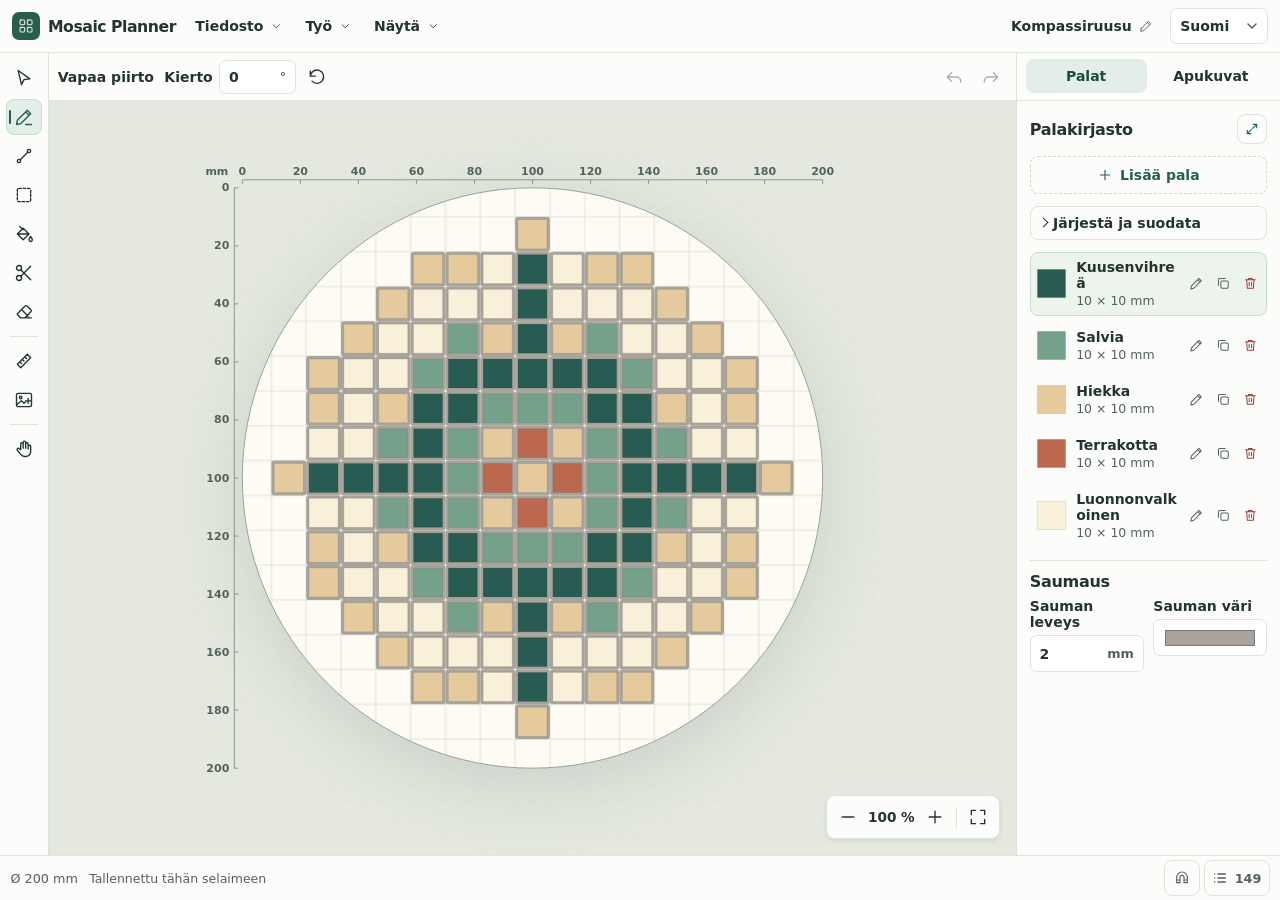
==== commit 3ba108ab: "Redesign the Mosaic Planner editor" ====
--- a/index.html
+++ b/index.html
@@ -1,16 +1,17 @@
 <!doctype html>
-<html lang="fi">
+<html lang="fi" class="editor-page">
 <head>
   <meta charset="utf-8">
   <meta name="viewport" content="width=device-width, initial-scale=1">
-  <meta name="theme-color" content="#f9f9f6">
+  <meta name="theme-color" media="(prefers-color-scheme: light)" content="#fcfdfa">
+  <meta name="theme-color" media="(prefers-color-scheme: dark)" content="#242a26">
   <title>Mosaic Planner</title>
-  <link rel="stylesheet" href="styles.css?v=18">
-  <script defer src="i18n.js?v=20"></script>
+  <link rel="stylesheet" href="styles.css?v=19">
+  <script defer src="i18n.js?v=21"></script>
   <script defer src="geometry.js?v=25"></script>
   <script defer src="board-renderer.js?v=9"></script>
   <script defer src="project-storage.js?v=1"></script>
-  <script defer src="editor.js?v=22"></script>
+  <script defer src="editor.js?v=23"></script>
 </head>
 <body inert>
   <svg class="icon-definitions" xmlns="http://www.w3.org/2000/svg" aria-hidden="true">
@@ -41,6 +42,13 @@
     <symbol id="i-download" viewBox="0 0 24 24"><path d="M12 3v12m-4-4 4 4 4-4m-12 5v4h16v-4"/></symbol>
     <symbol id="i-edit" viewBox="0 0 24 24"><path d="m4 16-1 5 5-1L20 8l-4-4L4 16Zm10-10 4 4"/></symbol>
     <symbol id="i-close" viewBox="0 0 24 24"><path d="m6 6 12 12M18 6 6 18"/></symbol>
+    <symbol id="i-chevron" viewBox="0 0 24 24"><path d="m6 9 6 6 6-6"/></symbol>
+    <symbol id="i-grid" viewBox="0 0 24 24"><rect x="4" y="4" width="16" height="16" rx="1"/><path d="M4 12h16M12 4v16"/></symbol>
+    <symbol id="i-worktable" viewBox="0 0 24 24"><path d="M3 8h18v4H3zm3 4v7m12-7v7"/></symbol>
+    <symbol id="i-guides" viewBox="0 0 24 24"><path d="m4 16 12-12 4 4L8 20zm6-6 2 2m1-5 2 2m-8 4 2 2"/></symbol>
+    <symbol id="i-image" viewBox="0 0 24 24"><rect x="3" y="4" width="18" height="16" rx="2"/><circle cx="8" cy="9" r="1.5"/><path d="m4 17 5-4 3 3 2-2m3-4v6m-3-3h6"/></symbol>
+    <symbol id="i-magnet" viewBox="0 0 24 24"><path d="M4 11a8 8 0 0 1 16 0v8h-5v-8a3 3 0 0 0-6 0v8H4zm0 4h5m6 0h5"/></symbol>
+    <symbol id="i-inventory" viewBox="0 0 24 24"><path d="M9 6h11M9 12h11M9 18h11M4 6h.01M4 12h.01M4 18h.01" stroke-width="2"/></symbol>
   </svg>
 
   <header class="app-header">
@@ -48,16 +56,35 @@
       <span class="brand-mark"><svg class="icon"><use href="#i-mosaic"/></svg></span>
       <h1>Mosaic Planner</h1>
     </div>
+    <nav class="menu-bar" data-aria-label="editorMenus">
+      <details class="app-menu">
+        <summary class="button quiet"><span data-text="fileMenu"></span><svg class="icon" aria-hidden="true"><use href="#i-chevron"/></svg></summary>
+        <div class="menu-panel">
+          <button type="button" id="new-project" class="button quiet"><svg class="icon"><use href="#i-plus"/></svg><span data-text="newProject"></span></button>
+          <button type="button" id="open-project" class="button quiet"><svg class="icon"><use href="#i-folder"/></svg><span data-text="openProject"></span></button>
+          <button type="button" id="save-project" class="button quiet"><svg class="icon"><use href="#i-download"/></svg><span data-text="saveProject"></span></button>
+          <input type="file" id="import-file" accept=".json,application/json" hidden>
+        </div>
+      </details>
+      <details class="app-menu">
+        <summary class="button quiet"><span data-text="projectMenu"></span><svg class="icon" aria-hidden="true"><use href="#i-chevron"/></svg></summary>
+        <div class="menu-panel">
+          <button type="button" id="edit-board" class="button quiet"><svg class="icon" aria-hidden="true"><use href="#i-rectangle"/></svg><span data-text="boardSettings"></span></button>
+          <button type="button" id="edit-grid" class="button quiet"><svg class="icon" aria-hidden="true"><use href="#i-grid"/></svg><span data-text="gridSettings"></span></button>
+        </div>
+      </details>
+      <details class="app-menu">
+        <summary class="button quiet"><span data-text="viewMenu"></span><svg class="icon" aria-hidden="true"><use href="#i-chevron"/></svg></summary>
+        <div class="menu-panel">
+          <label class="check-field"><input type="checkbox" id="guides-visible"><span data-text="showGuides"></span></label>
+          <button type="button" id="toggle-worktable" class="button tool quiet" aria-controls="worktable-layer" aria-pressed="false"><svg class="icon" aria-hidden="true"><use href="#i-worktable"/></svg><span data-text="worktable"></span></button>
+        </div>
+      </details>
+    </nav>
     <div class="project-name">
       <input id="project-name" type="text" data-aria-label="projectName" maxlength="80" autocomplete="off" spellcheck="false">
       <svg class="icon" aria-hidden="true"><use href="#i-edit"/></svg>
     </div>
-    <nav class="file-actions" data-aria-label="fileActions">
-      <button type="button" id="new-project" class="button quiet"><svg class="icon"><use href="#i-plus"/></svg><span data-text="newProject"></span></button>
-      <button type="button" id="open-project" class="button quiet"><svg class="icon"><use href="#i-folder"/></svg><span data-text="openProject"></span></button>
-      <button type="button" id="save-project" class="button primary"><svg class="icon"><use href="#i-download"/></svg><span data-text="saveProject"></span></button>
-      <input type="file" id="import-file" accept=".json,application/json" hidden>
-    </nav>
     <select id="language-select" class="language-select" data-aria-label="language" data-title="language">
       <option value="fi" lang="fi">Suomi</option>
       <option value="en" lang="en">English</option>
@@ -65,109 +92,56 @@
   </header>
 
   <main class="editor">
-    <aside class="settings sidebar" data-aria-label="projectSettings">
-      <section class="panel">
-        <h2 data-text="board"></h2>
-        <div class="panel-fields">
-          <fieldset>
-            <legend data-text="shape"></legend>
-            <div class="board-shapes">
-              <label data-title="rectangle"><input type="radio" name="board-shape" value="rectangle"><span><svg class="icon"><use href="#i-rectangle"/></svg><span class="sr-only" data-text="rectangle"></span></span></label>
-              <label data-title="circle"><input type="radio" name="board-shape" value="circle"><span><svg class="icon"><use href="#i-circle"/></svg><span class="sr-only" data-text="circle"></span></span></label>
-              <label data-title="roundedRectangle"><input type="radio" name="board-shape" value="rounded"><span><svg class="icon"><use href="#i-rounded"/></svg><span class="sr-only" data-text="roundedRectangle"></span></span></label>
-            </div>
-          </fieldset>
-          <div class="fields-row">
-            <label class="field"><span id="board-width-label"></span><span class="number-field"><input type="number" id="board-width" min="1" max="10000" step="0.1"><span>mm</span></span></label>
-            <label class="field" id="board-height-field"><span data-text="height"></span><span class="number-field"><input type="number" id="board-height" min="1" max="10000" step="0.1"><span>mm</span></span></label>
-          </div>
-          <label class="field" id="board-radius-field" hidden><span data-text="cornerRadius"></span><span class="number-field"><input type="number" id="board-radius" min="0" max="5000" step="0.1"><span>mm</span></span></label>
-          <div class="fields-row">
-            <label class="field"><span data-text="seamWidth"></span><span class="number-field"><input type="number" id="seam-width" min="0" max="100" step="0.1"><span>mm</span></span></label>
-            <label class="field"><span data-text="seamColor"></span><input type="color" id="seam-color"></label>
-          </div>
-        </div>
-      </section>
-
-      <section class="panel grid-panel">
-        <div class="panel-heading">
-          <h2 data-text="grid"></h2>
-          <label class="toggle" data-title="showGrid"><input type="checkbox" id="grid-visible" data-aria-label="showGrid"><span></span></label>
-        </div>
-        <div class="panel-fields">
-          <label class="field"><span data-text="gridSize"></span><span class="number-field"><input type="number" id="grid-size" min="0.5" max="1000" step="0.1"><span>mm</span></span></label>
-          <label class="field"><span data-text="gridWeight"></span><span class="number-field"><input type="number" id="grid-weight" min="0.1" max="10" step="0.1"><span>mm</span></span></label>
-          <div class="fields-row">
-            <label class="field"><span data-text="gridOffsetX"></span><span class="number-field"><input type="number" id="grid-offset-x" step="any"><span>mm</span></span></label>
-            <label class="field"><span data-text="gridOffsetY"></span><span class="number-field"><input type="number" id="grid-offset-y" step="any"><span>mm</span></span></label>
-          </div>
-          <button type="button" data-tool="moveGrid" class="button tool quiet" data-text="moveGrid"></button>
-          <label class="check-field"><input type="checkbox" id="guides-visible"><span data-text="showGuides"></span></label>
-          <label class="check-field"><input type="checkbox" id="grid-snap"><span data-text="snapToGuides"></span></label>
-          <label class="check-field"><input type="checkbox" id="tile-snap"><span data-text="snapToTiles"></span></label>
-        </div>
-      </section>
-      <section class="panel reference-panel">
-        <h2 data-text="references"></h2>
-        <button type="button" id="add-reference" class="button add-reference" data-title="addReferenceTitle">
-          <svg class="icon" aria-hidden="true"><use href="#i-plus"/></svg><span data-text="addReference"></span>
-        </button>
-        <input type="file" id="reference-file" accept=".jpg,.jpeg,.png,image/jpeg,image/png" multiple hidden>
-        <div id="reference-controls" class="panel-fields" hidden>
-          <label class="field"><span data-text="image"></span><select id="reference-select"></select></label>
-          <label class="field"><span data-text="imageWidth"></span><span class="number-field">
-            <input type="number" id="reference-width" min="0.1" step="any"><span>mm</span>
-          </span></label>
-          <div class="field">
-            <div class="reference-opacity-label">
-              <label for="reference-opacity" data-text="opacity"></label><output id="reference-opacity-value" for="reference-opacity"></output>
-            </div>
-            <input type="range" id="reference-opacity" min="0" max="100" step="1">
-          </div>
-          <label class="check-field"><input type="checkbox" id="reference-visible"><span data-text="showImage"></span></label>
-          <div class="reference-actions">
-            <button type="button" data-tool="reference" class="button tool quiet" data-title="moveImageTitle" data-text="moveImage"></button>
-            <button type="button" id="fit-reference" class="button quiet" data-text="fitImage"></button>
-            <button type="button" id="remove-reference" class="button quiet delete-button">
-              <svg class="icon" aria-hidden="true"><use href="#i-delete"/></svg><span data-text="removeReference"></span>
-            </button>
-          </div>
-        </div>
-      </section>
+    <aside class="tool-rail" data-aria-label="tools">
+      <button type="button" class="icon-button tool" data-tool="select" data-title="selectTitle" data-aria-label="selectLabel" aria-keyshortcuts="V Escape"><svg class="icon"><use href="#i-pointer"/></svg></button>
+      <button type="button" class="icon-button tool" data-tool="draw" data-title="drawTitle" data-aria-label="drawLabel"><svg class="icon"><use href="#i-pencil"/></svg></button>
+      <button type="button" class="icon-button tool" data-tool="line" data-title="lineTitle" data-aria-label="line"><svg class="icon"><use href="#i-line"/></svg></button>
+      <button type="button" class="icon-button tool" data-tool="shape" data-title="shapeTitle" data-aria-label="shapeLabel"><svg class="icon"><use href="#i-shape"/></svg></button>
+      <button type="button" class="icon-button tool" data-tool="fill" data-title="fillTitle" data-aria-label="fillLabel"><svg class="icon"><use href="#i-fill"/></svg></button>
+      <button type="button" class="icon-button tool" data-tool="split" data-title="splitTitle" data-aria-label="split" aria-keyshortcuts="X"><svg class="icon" aria-hidden="true"><use href="#i-split"/></svg></button>
+      <button type="button" class="icon-button tool" data-tool="erase" data-title="eraseTitle" data-aria-label="erase" aria-keyshortcuts="E"><svg class="icon"><use href="#i-eraser"/></svg></button>
+      <div class="tool-separator" aria-hidden="true"></div>
+      <button type="button" id="guide-tool" class="icon-button tool" data-title="guides" data-aria-label="guides" aria-pressed="false" aria-controls="guide-tools"><svg class="icon" aria-hidden="true"><use href="#i-guides"/></svg></button>
+      <button type="button" id="add-reference" class="icon-button" data-title="addReferenceTitle" data-aria-label="addReference"><svg class="icon" aria-hidden="true"><use href="#i-image"/></svg></button>
+      <input type="file" id="reference-file" accept=".jpg,.jpeg,.png,image/jpeg,image/png" multiple hidden>
+      <div class="tool-separator" aria-hidden="true"></div>
+      <button type="button" class="icon-button tool" data-tool="pan" data-title="panTitle" data-aria-label="pan"><svg class="icon"><use href="#i-hand"/></svg></button>
     </aside>
 
     <section class="workspace" data-aria-label="workspace">
       <div class="toolbar">
-        <div class="button-group" role="group" data-aria-label="tools">
-          <button type="button" class="icon-button tool" data-tool="select" data-title="selectTitle" data-aria-label="selectLabel" aria-keyshortcuts="V Escape"><svg class="icon"><use href="#i-pointer"/></svg></button>
-          <button type="button" class="icon-button tool" data-tool="draw" data-title="drawTitle" data-aria-label="drawLabel"><svg class="icon"><use href="#i-pencil"/></svg></button>
-          <button type="button" class="icon-button tool" data-tool="line" data-title="lineTitle" data-aria-label="line"><svg class="icon"><use href="#i-line"/></svg></button>
-          <button type="button" class="icon-button tool" data-tool="shape" data-title="shapeTitle" data-aria-label="shapeLabel"><svg class="icon"><use href="#i-shape"/></svg></button>
-          <button type="button" class="icon-button tool" data-tool="fill" data-title="fillTitle" data-aria-label="fillLabel"><svg class="icon"><use href="#i-fill"/></svg></button>
-          <button type="button" class="icon-button tool" data-tool="split" data-title="splitTitle" data-aria-label="split" aria-keyshortcuts="X"><svg class="icon" aria-hidden="true"><use href="#i-split"/></svg></button>
-          <button type="button" class="icon-button tool" data-tool="erase" data-title="eraseTitle" data-aria-label="erase" aria-keyshortcuts="E"><svg class="icon"><use href="#i-eraser"/></svg></button>
-          <button type="button" class="icon-button tool" data-tool="pan" data-title="panTitle" data-aria-label="pan"><svg class="icon"><use href="#i-hand"/></svg></button>
-        </div>
-        <span class="toolbar-divider" aria-hidden="true"></span>
-        <div class="button-group guide-tools" role="group" data-aria-label="guides">
+        <span class="tool-name" id="tool-name" aria-live="polite"></span>
+        <label id="outline-field" class="outline-mode" hidden><span class="sr-only" data-text="outlineShape"></span><select id="outline-shape"><option value="rectangle" data-text="rectangle"></option><option value="ellipse" data-text="ellipse"></option></select></label>
+        <div id="guide-tools" class="button-group guide-tools" hidden role="group" data-aria-label="guides">
           <button type="button" class="icon-button tool" data-tool="guideLine" data-title="guideLine" data-aria-label="guideLine"><svg class="icon"><use href="#i-line"/></svg></button>
           <button type="button" class="icon-button tool" data-tool="guideSquare" data-title="guideSquare" data-aria-label="guideSquare"><svg class="icon"><use href="#i-shape"/></svg></button>
           <button type="button" class="icon-button tool" data-tool="guideCircle" data-title="guideCircle" data-aria-label="guideCircle"><svg class="icon"><use href="#i-circle"/></svg></button>
           <button type="button" class="icon-button tool" data-tool="guideErase" data-title="guideErase" data-aria-label="guideErase"><svg class="icon"><use href="#i-delete"/></svg></button>
         </div>
-        <span class="toolbar-divider" aria-hidden="true"></span>
-        <div class="button-group" role="group" data-aria-label="history">
+        <div id="draw-rotation" class="button-group" hidden>
+          <label class="draw-angle">
+            <span data-text="rotation"></span>
+            <span class="number-field"><input type="number" id="draw-angle" step="0.1" value="0" inputmode="decimal" data-aria-label="drawAngle"><span aria-hidden="true">°</span></span>
+          </label>
+          <button type="button" id="rotate-draw" class="icon-button" data-title="rotateTitle" data-aria-label="rotateLabel" aria-keyshortcuts="R"><svg class="icon"><use href="#i-rotate"/></svg></button>
+        </div>
+        <div id="clipboard-tools" class="button-group" hidden role="group" data-aria-label="clipboard">
+          <button type="button" id="copy-tiles" class="icon-button" data-title="copyTilesTitle" data-aria-label="copyTiles" aria-keyshortcuts="Control+C Meta+C" disabled><svg class="icon" aria-hidden="true"><use href="#i-copy"/></svg></button>
+          <button type="button" id="paste-tiles" class="icon-button tool" data-title="pasteTilesTitle" data-aria-label="pasteTiles" aria-keyshortcuts="Control+V Meta+V" aria-pressed="false" disabled><svg class="icon" aria-hidden="true"><use href="#i-paste"/></svg></button>
+        </div>
+        <button type="button" id="cancel-paste" class="button quiet" data-text="cancel" hidden></button>
+        <section class="selected-panel" id="selected-panel" hidden>
+          <div class="selection-info"><h2 id="selected-title"></h2><p id="selected-name"></p></div>
+          <div class="selected-actions">
+            <label class="field"><span id="selected-angle-label"></span><span class="number-field"><input type="number" id="selected-angle" step="1"><span>°</span></span></label>
+            <button type="button" id="rotate" class="icon-button" data-title="rotateTitle" data-aria-label="rotateLabel" aria-keyshortcuts="R"><svg class="icon"><use href="#i-rotate"/></svg></button>
+            <button type="button" id="delete-piece" class="button delete-button quiet" data-title="deleteSelection"><svg class="icon" aria-hidden="true"><use href="#i-delete"/></svg><span id="delete-piece-label"></span></button>
+          </div>
+        </section>
+        <div class="button-group history-tools" role="group" data-aria-label="history">
           <button type="button" id="undo" class="icon-button" data-title="undoTitle" data-aria-label="undo"><svg class="icon"><use href="#i-undo"/></svg></button>
           <button type="button" id="redo" class="icon-button" data-title="redoTitle" data-aria-label="redo"><svg class="icon"><use href="#i-redo"/></svg></button>
         </div>
-        <span class="toolbar-divider" aria-hidden="true"></span>
-        <div class="button-group" role="group" data-aria-label="clipboard">
-          <button type="button" id="copy-tiles" class="icon-button" data-title="copyTilesTitle" data-aria-label="copyTiles" aria-keyshortcuts="Control+C Meta+C" disabled><svg class="icon" aria-hidden="true"><use href="#i-copy"/></svg></button>
-          <button type="button" id="paste-tiles" class="icon-button tool" data-title="pasteTilesTitle" data-aria-label="pasteTiles" aria-keyshortcuts="Control+V Meta+V" aria-pressed="false" disabled><svg class="icon" aria-hidden="true"><use href="#i-paste"/></svg></button>
-        </div>
-        <button type="button" id="toggle-worktable" class="button tool quiet" data-text="worktable" aria-controls="worktable-layer" aria-pressed="false"></button>
-        <label id="outline-field" class="outline-mode" hidden><span class="sr-only" data-text="outlineShape"></span><select id="outline-shape"><option value="rectangle" data-text="rectangle"></option><option value="ellipse" data-text="ellipse"></option></select></label>
-        <span class="tool-name" id="tool-name"></span>
       </div>
 
       <div class="stage" id="stage" data-tool="draw">
@@ -198,34 +172,14 @@
           <button type="button" id="zoom-fit" class="icon-button" data-title="fitView" data-aria-label="fitView"><svg class="icon"><use href="#i-fit"/></svg></button>
         </div>
       </div>
-      <footer class="statusbar">
-        <p id="tool-hint"></p>
-        <button type="button" id="cancel-paste" class="button quiet" data-text="cancel" hidden></button>
-        <div id="draw-rotation" class="button-group" hidden>
-          <label class="draw-angle">
-            <span data-text="rotation"></span>
-            <span class="number-field"><input type="number" id="draw-angle" step="0.1" value="0" inputmode="decimal" data-aria-label="drawAngle"><span aria-hidden="true">°</span></span>
-          </label>
-          <button type="button" id="rotate-draw" class="icon-button" data-title="rotateTitle" data-aria-label="rotateLabel" aria-keyshortcuts="R"><svg class="icon"><use href="#i-rotate"/></svg></button>
-        </div>
-        <div class="work-info">
-          <p id="work-count"></p>
-          <details id="piece-inventory" class="piece-inventory">
-            <summary id="inventory-summary" data-text="tileInventory"></summary>
-            <div class="inventory-panel">
-              <p id="empty-inventory" hidden data-text="emptyInventory"></p>
-              <table id="inventory-table" data-aria-label="inventoryTable">
-                <thead><tr><th scope="col" data-text="tileType"></th><th scope="col" data-text="quantity"></th></tr></thead>
-                <tbody id="inventory-rows"></tbody>
-              </table>
-            </div>
-          </details>
-        </div>
-      </footer>
     </section>
 
-    <aside class="library sidebar" id="tile-library" data-aria-label="tileLibrary">
-      <section class="panel library-panel">
+    <aside class="library sidebar" id="tile-library" data-aria-label="sidePanels">
+      <div class="dock-tabs" role="group" data-aria-label="sidePanels">
+        <button type="button" class="button quiet" id="tiles-tab" data-dock-panel="tiles" aria-controls="library-panel" aria-pressed="true" data-text="libraryTab"></button>
+        <button type="button" class="button quiet" id="references-tab" data-dock-panel="references" aria-controls="reference-panel" aria-pressed="false" data-text="references"></button>
+      </div>
+      <section class="panel library-panel" id="library-panel" data-aria-label="tileLibrary">
         <div class="panel-heading library-heading">
           <h2 data-text="tileLibrary"></h2>
           <button type="button" id="expand-library" class="icon-button" tabindex="0" aria-expanded="false" aria-controls="library-content"
@@ -259,30 +213,107 @@
           <ul id="tile-list" class="tile-list" data-aria-label="tileTypes"></ul>
           <p id="empty-library" class="empty-library" hidden data-text="emptyLibrary"></p>
         </div>
+        <section class="seam-settings" aria-labelledby="seam-heading">
+          <h2 id="seam-heading" data-text="grout"></h2>
+          <div class="fields-row">
+            <label class="field"><span data-text="seamWidth"></span><span class="number-field"><input type="number" id="seam-width" min="0" max="100" step="0.1"><span>mm</span></span></label>
+            <label class="field"><span data-text="seamColor"></span><input type="color" id="seam-color"></label>
+          </div>
+        </section>
       </section>
-
-      <section class="panel selected-panel" id="selected-panel" hidden>
-        <div class="panel-heading"><h2 id="selected-title"></h2></div>
-        <p id="selected-name"></p>
-        <div class="selected-actions">
-          <label class="field"><span id="selected-angle-label"></span><span class="number-field"><input type="number" id="selected-angle" step="1"><span>°</span></span></label>
-          <button type="button" id="rotate" class="icon-button" data-title="rotateTitle" data-aria-label="rotateLabel" aria-keyshortcuts="R"><svg class="icon"><use href="#i-rotate"/></svg></button>
-          <button type="button" id="delete-piece" class="button delete-button quiet" data-title="deleteSelection"><svg class="icon" aria-hidden="true"><use href="#i-delete"/></svg><span id="delete-piece-label"></span></button>
+      <section class="panel reference-panel" id="reference-panel" data-aria-label="references" hidden>
+        <h2 data-text="references"></h2>
+        <p class="library-note" id="empty-references" data-text="emptyReferences"></p>
+        <div id="reference-controls" class="panel-fields" hidden>
+          <label class="field"><span data-text="image"></span><select id="reference-select"></select></label>
+          <label class="field"><span data-text="imageWidth"></span><span class="number-field">
+            <input type="number" id="reference-width" min="0.1" step="any"><span>mm</span>
+          </span></label>
+          <div class="field">
+            <div class="reference-opacity-label">
+              <label for="reference-opacity" data-text="opacity"></label><output id="reference-opacity-value" for="reference-opacity"></output>
+            </div>
+            <input type="range" id="reference-opacity" min="0" max="100" step="1">
+          </div>
+          <label class="check-field"><input type="checkbox" id="reference-visible"><span data-text="showImage"></span></label>
+          <div class="reference-actions">
+            <button type="button" data-tool="reference" class="button tool quiet" data-title="moveImageTitle" data-text="moveImage"></button>
+            <button type="button" id="fit-reference" class="button quiet" data-text="fitImage"></button>
+            <button type="button" id="remove-reference" class="button quiet delete-button">
+              <svg class="icon" aria-hidden="true"><use href="#i-delete"/></svg><span data-text="removeReference"></span>
+            </button>
+          </div>
         </div>
       </section>
+    </aside>
+
+    <footer class="statusbar">
+      <p id="work-count"></p>
+      <p id="tool-hint"></p>
       <p class="save-status" id="save-status"></p>
-    </aside>
+      <div class="status-actions">
+        <details id="snap-settings" class="status-popover">
+          <summary id="snap-summary" class="icon-button" data-title="snapping" data-aria-label="snapping"><svg class="icon" aria-hidden="true"><use href="#i-magnet"/></svg></summary>
+          <div class="inventory-panel snap-panel" role="group" data-aria-label="snapping">
+            <label class="check-field"><input type="checkbox" id="grid-snap"><span data-text="snapToGuides"></span></label>
+            <label class="check-field"><input type="checkbox" id="tile-snap"><span data-text="snapToTiles"></span></label>
+          </div>
+        </details>
+        <details id="piece-inventory" class="status-popover">
+          <summary id="inventory-summary" class="icon-button" data-title="tileInventory" data-aria-label="tileInventory">
+            <svg class="icon" aria-hidden="true"><use href="#i-inventory"/></svg><span id="inventory-count">0</span>
+          </summary>
+          <div class="inventory-panel">
+            <p id="empty-inventory" hidden data-text="emptyInventory"></p>
+            <table id="inventory-table" data-aria-label="inventoryTable">
+              <thead><tr><th scope="col" data-text="tileType"></th><th scope="col" data-text="quantity"></th></tr></thead>
+              <tbody id="inventory-rows"></tbody>
+            </table>
+          </div>
+        </details>
+      </div>
+    </footer>
   </main>
 
   <p id="feedback" class="feedback" role="status" hidden></p>
 
-  <dialog id="new-dialog" aria-labelledby="new-dialog-title" aria-describedby="new-dialog-description">
-    <form method="dialog">
-      <h2 id="new-dialog-title" data-text="startProject"></h2>
-      <p id="new-dialog-description" data-text="startProjectDescription"></p>
+  <dialog id="board-dialog" aria-labelledby="board-dialog-title">
+    <form id="board-form">
+      <h2 id="board-dialog-title"></h2>
+      <p id="new-project-description" data-text="startProjectDescription" hidden></p>
+      <label class="field" id="new-project-name-field" hidden><span data-text="projectName"></span><input type="text" id="new-project-name" maxlength="80" autocomplete="off" spellcheck="false"></label>
+      <label class="field"><span data-text="shape"></span><select id="board-shape">
+        <option value="rectangle" data-text="rectangle"></option>
+        <option value="circle" data-text="circle"></option>
+        <option value="rounded" data-text="roundedRectangle"></option>
+      </select></label>
+      <div class="fields-row">
+        <label class="field"><span id="board-width-label"></span><span class="number-field"><input type="number" id="board-width" min="1" max="10000" step="any" required><span>mm</span></span></label>
+        <label class="field" id="board-height-field"><span data-text="height"></span><span class="number-field"><input type="number" id="board-height" min="1" max="10000" step="any" required><span>mm</span></span></label>
+      </div>
+      <label class="field" id="board-radius-field" hidden><span data-text="cornerRadius"></span><span class="number-field"><input type="number" id="board-radius" min="0" max="5000" step="any" required><span>mm</span></span></label>
+      <p class="dialog-error" id="board-error" role="alert" hidden data-text="boardChangeBlocked"></p>
       <div class="dialog-actions">
-        <button type="submit" value="cancel" class="button quiet" autofocus data-text="cancel"></button>
-        <button type="submit" value="new" class="button primary" data-text="startProject"></button>
+        <button type="button" class="button quiet" data-close-dialog data-text="cancel"></button>
+        <button type="submit" class="button primary" id="save-board"></button>
+      </div>
+    </form>
+  </dialog>
+
+  <dialog id="grid-dialog" aria-labelledby="grid-dialog-title">
+    <form id="grid-form">
+      <h2 id="grid-dialog-title" data-text="gridSettings"></h2>
+      <label class="check-field"><input type="checkbox" id="grid-visible"><span data-text="showGrid"></span></label>
+      <label class="field"><span data-text="gridSize"></span><span class="number-field"><input type="number" id="grid-size" min="0.5" max="1000" step="any" required><span>mm</span></span></label>
+      <label class="field"><span data-text="gridWeight"></span><span class="number-field"><input type="number" id="grid-weight" min="0.1" max="10" step="any" required><span>mm</span></span></label>
+      <div class="fields-row">
+        <label class="field"><span data-text="gridOffsetX"></span><span class="number-field"><input type="number" id="grid-offset-x" step="any" required><span>mm</span></span></label>
+        <label class="field"><span data-text="gridOffsetY"></span><span class="number-field"><input type="number" id="grid-offset-y" step="any" required><span>mm</span></span></label>
+      </div>
+      <button type="button" class="button quiet move-grid-button" id="move-grid" data-text="moveGrid"></button>
+      <div class="dialog-actions">
+        <button type="button" class="button quiet" data-close-dialog data-text="cancel"></button>
+        <button type="submit" class="button primary" id="save-grid" data-text="applySettings"></button>
       </div>
     </form>
   </dialog>
--- a/styles.css
+++ b/styles.css
@@ -2,8 +2,8 @@
   color-scheme: light;
   font-family: "Avenir Next", "Segoe UI", system-ui, sans-serif;
   font-size: 16px;
-  color: #23342e;
-  background: #f8f9f6;
+  color: var(--ink);
+  background: var(--page-bg);
   --ink: #23342e;
   --muted: #52635b;
   --line: #dce4dc;
@@ -11,6 +11,44 @@
   --active: #e2eee7;
   --accent: #285e4d;
   --accent-dark: #1e4b3d;
+  --active-line: #c8ded0;
+  --on-accent: #fff;
+  --page-bg: #f8f9f6;
+  --field-bg: #fff;
+  --hover: #eaf0ea;
+  --stage-bg: #e4e8df;
+  --stage-dot: #cad4ca;
+  --guide-tool: #345794;
+  --danger: #983d33;
+  --filter-hover: #f2f6f1;
+  --tile-active: #edf4ed;
+  --inventory-header: #eef4ee;
+  --dialog-error: #8d3028;
+}
+@media (prefers-color-scheme: dark) {
+  .editor-page {
+    color-scheme: dark;
+    --ink: #ecf1ec;
+    --muted: #b4c1b8;
+    --line: #3e4941;
+    --paper: #242a26;
+    --active: #30483d;
+    --accent: #a9d6bf;
+    --accent-dark: #c0e4d1;
+    --active-line: #476455;
+    --on-accent: #193428;
+    --page-bg: #202522;
+    --field-bg: #1e2420;
+    --hover: #343f37;
+    --stage-bg: #19221e;
+    --stage-dot: #354039;
+    --guide-tool: #a6c1f1;
+    --danger: #f2a59d;
+    --filter-hover: #303a33;
+    --tile-active: #304137;
+    --inventory-header: #2d382f;
+    --dialog-error: #f2a59d;
+  }
 }
 *, *::before, *::after { box-sizing: border-box; }
 body { margin: 0; min-width: 320px; }
@@ -29,30 +67,43 @@
   stroke-linecap: round; stroke-linejoin: round; pointer-events: none;
 }
 .app-header {
-  min-height: 68px; display: grid; grid-template-columns: 1fr minmax(140px, 25%) 1fr auto;
-  align-items: center; gap: 1rem; padding: .65rem 1.3rem;
+  min-height: 53px; display: flex; flex-wrap: wrap; align-items: center;
+  gap: .35rem .65rem; padding: .35rem .75rem; position: relative; z-index: 4;
   background: var(--paper); border-bottom: 1px solid var(--line);
 }
-.brand { display: flex; align-items: center; gap: .7rem; white-space: nowrap; }
+.brand { display: flex; align-items: center; gap: .5rem; white-space: nowrap; }
 .brand-mark {
-  display: grid; place-items: center; width: 37px; height: 37px;
-  color: #fff; background: var(--accent); border-radius: 10px;
-}
-.brand-mark .icon { width: 19px; height: 19px; stroke-width: 1.3; }
+  display: grid; place-items: center; width: 28px; height: 28px;
+  color: var(--on-accent); background: var(--accent); border-radius: 7px;
+}
+.brand-mark .icon { width: 16px; height: 16px; stroke-width: 1.4; }
 h1 { margin: 0; font-size: 1.07rem; font-weight: 750; letter-spacing: -.035em; }
-.project-name { position: relative; max-width: 290px; width: 100%; justify-self: center; }
+.app-header h1 { font-size: .98rem; letter-spacing: -.03em; }
+.project-name { position: relative; min-width: 0; max-width: 15rem; flex: 1 1 8rem; margin-left: auto; }
 .project-name input {
   width: 100%; border: 1px solid transparent; border-radius: 7px; background: transparent;
-  color: var(--ink); font-weight: 650; font-size: .92rem; padding: .5rem 2rem .5rem .8rem;
-  text-align: center; text-overflow: ellipsis;
-}
-.project-name input:hover, .project-name input:focus { border-color: var(--line); background: #fff; }
+  color: var(--ink); font-weight: 650; font-size: .875rem; padding: .4rem 1.7rem .4rem .45rem;
+  text-align: right; text-overflow: ellipsis;
+}
+.project-name input:hover, .project-name input:focus { border-color: var(--line); background: var(--field-bg); }
 .project-name .icon {
-  position: absolute; right: .6rem; top: 50%; transform: translateY(-50%);
-  width: .92rem; height: .92rem; color: var(--muted);
-}
-.file-actions, .button-group, .zoom-controls, .selected-actions { display: flex; align-items: center; gap: .3rem; }
-.file-actions { justify-self: end; white-space: nowrap; }
+  position: absolute; right: .45rem; top: 50%; transform: translateY(-50%);
+  width: .88rem; height: .88rem; color: var(--muted);
+}
+.menu-bar, .button-group, .zoom-controls { display: flex; align-items: center; gap: .3rem; }
+.app-menu { position: relative; }
+.app-menu summary, .status-popover summary { cursor: pointer; list-style: none; }
+.app-menu summary::-webkit-details-marker, .status-popover summary::-webkit-details-marker { display: none; }
+.app-menu > summary { min-height: 34px; padding: .25rem .5rem; }
+.app-menu > summary .icon { width: .78rem; height: .78rem; }
+.app-menu[open] > summary, .status-popover[open] > summary { background: var(--active); color: var(--accent-dark); }
+.menu-panel {
+  position: absolute; top: calc(100% + .35rem); left: 0; width: max-content; max-width: calc(100vw - 1.5rem);
+  padding: .25rem; border: 1px solid var(--line); border-radius: 8px; background: var(--paper);
+  box-shadow: 0 8px 26px #223c3029;
+}
+.menu-panel .button, .menu-panel .check-field { display: flex; width: 100%; justify-content: flex-start; min-height: 34px; }
+.menu-panel .check-field { padding-inline: .68rem; }
 .button, .icon-button {
   display: inline-flex; justify-content: center; align-items: center; gap: .42rem;
   border: 1px solid transparent; border-radius: 8px; background: transparent; font-weight: 650;
@@ -60,46 +111,48 @@
 .button { min-height: 38px; padding: .42rem .68rem; font-size: .875rem; }
 .icon-button { width: 36px; height: 36px; padding: 0; flex: none; }
 .button .icon { width: 1rem; height: 1rem; }
-.quiet:hover, .icon-button:not(:disabled):hover { background: #eaf0ea; }
-.primary { background: var(--accent); color: #fff; padding-inline: .85rem; }
+.quiet:hover, .icon-button:not(:disabled):hover { background: var(--hover); }
+.primary { background: var(--accent); color: var(--on-accent); padding-inline: .85rem; }
 .primary:hover { background: var(--accent-dark); }
 
 .editor {
-  --library-width: 252px;
-  min-height: calc(100dvh - 68px); display: grid;
-  grid-template-columns: minmax(205px, 242px) minmax(0, 1fr) var(--library-width);
-}
-.editor.library-expanded { --library-width: clamp(320px, 38%, 760px); }
+  --library-width: 264px;
+  min-height: calc(100vh - 53px); display: grid;
+  grid-template: "tools work dock" minmax(0, 1fr) "status status status" auto / 49px minmax(0, 1fr) var(--library-width);
+}
+.editor.library-expanded:not(.references-open) { --library-width: clamp(320px, 38%, 760px); }
+.tool-rail {
+  grid-area: tools; display: flex; flex-direction: column; align-items: center; gap: 3px; padding: .45rem .25rem;
+  min-width: 0; background: var(--paper); border-right: 1px solid var(--line);
+}
+.tool-rail .icon-button { position: relative; }
+.tool-rail .tool[aria-pressed="true"]::before {
+  position: absolute; left: 2px; height: .9rem; width: 2px; border-radius: 1px;
+  background: currentColor; content: "";
+}
+.tool-separator { width: 70%; height: 1px; flex: none; background: var(--line); margin: .18rem 0; }
 .sidebar { background: var(--paper); min-width: 0; }
-.settings { border-right: 1px solid var(--line); }
-.library {
-  border-left: 1px solid var(--line); display: flex; flex-direction: column;
-}
-.panel { padding: 1.25rem 1.15rem; }
-.panel + .panel { border-top: 1px solid var(--line); }
+.library { grid-area: dock; border-left: 1px solid var(--line); display: flex; flex-direction: column; }
+.dock-tabs {
+  display: flex; align-items: center; gap: .25rem; padding: .4rem .55rem;
+  border-bottom: 1px solid var(--line);
+}
+.dock-tabs .button { flex: 1; min-height: 34px; padding: .25rem .4rem; }
+.dock-tabs .button[aria-pressed="true"] { background: var(--active); color: var(--accent-dark); }
+.panel { padding: .85rem .8rem; }
 h2 { margin: 0; font-size: 1rem; font-weight: 750; letter-spacing: -.02em; }
 .panel-heading { display: flex; align-items: center; justify-content: space-between; min-height: 27px; gap: .5rem; }
 .panel-fields { display: grid; gap: .88rem; margin-top: .9rem; }
+.seam-settings { margin-top: .8rem; border-top: 1px solid var(--line); padding-top: .65rem; }
+.seam-settings .fields-row { margin-top: .45rem; }
 fieldset { border: 0; padding: 0; margin: 0; min-width: 0; }
 legend, .field, .check-field { font-size: .875rem; font-weight: 600; }
-.board-shapes {
-  display: grid; grid-template-columns: repeat(3, 1fr); border: 1px solid var(--line);
-  border-radius: 8px; gap: 3px; padding: 3px; margin-top: .35rem; background: #f2f5f0;
-}
-.board-shapes label { position: relative; cursor: pointer; }
-.board-shapes input, .toggle input { position: absolute; opacity: 0; }
-.board-shapes label > span { display: grid; place-items: center; min-height: 33px; border-radius: 5px; }
-.board-shapes label:hover > span { background: #e6eee7; }
-.board-shapes input:checked + span {
-  background: #fff; color: var(--accent); box-shadow: 0 0 0 1px #cfddd3, 0 1px 2px #21392912;
-}
-.board-shapes input:focus-visible + span, .toggle input:focus-visible + span { outline: 2px solid var(--accent); outline-offset: 2px; }
 .fields-row { display: grid; grid-template-columns: repeat(auto-fit, minmax(75px, 1fr)); gap: .6rem; }
 .tile-dimensions { grid-template-columns: repeat(auto-fit, minmax(6rem, 1fr)); align-items: end; }
 .field { display: flex; flex-direction: column; gap: .35rem; min-width: 0; }
 .number-field, .field > input, select {
   display: flex; align-items: center; min-height: 37px; width: 100%; border: 1px solid var(--line);
-  border-radius: 7px; background: #fff; color: var(--ink);
+  border-radius: 7px; background: var(--field-bg); color: var(--ink);
 }
 .field > input { padding: .35rem .55rem; }
 .number-field:focus-within { border-color: var(--accent); box-shadow: 0 0 0 1px var(--accent); }
@@ -111,27 +164,17 @@
 .number-field > span { padding-right: .55rem; color: var(--muted); font-size: .8rem; }
 .check-field { display: flex; gap: .45rem; align-items: center; cursor: pointer; }
 .check-field input { width: 1rem; height: 1rem; margin: 0; accent-color: var(--accent); }
-.toggle { position: relative; display: flex; cursor: pointer; }
-.toggle span {
-  display: block; width: 36px; height: 21px; border-radius: 30px;
-  background: #bdc9bf; padding: 3px; transition: background .13s;
-}
-.toggle span::before {
-  content: ""; display: block; width: 15px; height: 15px; border-radius: 50%;
-  background: #fff; transition: transform .13s;
-}
-.toggle input:checked + span { background: var(--accent); }
-.toggle input:checked + span::before { transform: translateX(15px); }
-
-.workspace { display: grid; grid-template-rows: auto minmax(410px, 1fr) auto; min-width: 0; }
+.workspace { grid-area: work; display: grid; grid-template-rows: auto minmax(350px, 1fr); min-width: 0; }
 .toolbar {
-  display: flex; gap: .55rem; align-items: center; flex-wrap: wrap;
-  min-height: 56px; padding: .5rem .8rem; background: var(--paper); border-bottom: 1px solid var(--line);
+  display: flex; gap: .35rem .65rem; align-items: center; flex-wrap: wrap;
+  min-height: 48px; padding: .25rem .55rem; background: var(--paper); border-bottom: 1px solid var(--line);
 }
 .toolbar-divider { width: 1px; height: 21px; background: var(--line); flex: none; }
-.guide-tools .tool { color: #345794; }
-.tool[aria-pressed="true"] { background: var(--active); color: var(--accent); border-color: #c8ded0; }
-.tool-name { margin-left: auto; color: var(--muted); font-size: .875rem; font-weight: 600; }
+.toolbar .icon-button { width: 32px; height: 34px; }
+.history-tools { margin-left: auto; }
+.guide-tools .tool { color: var(--guide-tool); }
+.tool[aria-pressed="true"] { background: var(--active); color: var(--accent); border-color: var(--active-line); }
+.tool-name { color: var(--ink); font-size: .875rem; font-weight: 650; }
 select {
   appearance: none; min-height: 36px; padding: .35rem 1.8rem .35rem .55rem;
   background-image: url("data:image/svg+xml,%3Csvg xmlns='http://www.w3.org/2000/svg' width='12' height='8' viewBox='0 0 12 8'%3E%3Cpath d='m2 2 4 4 4-4' fill='none' stroke='%2352635b' stroke-width='1.5' stroke-linecap='round' stroke-linejoin='round'/%3E%3C/svg%3E");
@@ -141,8 +184,8 @@
 .outline-mode { font-size: .875rem; }
 .stage {
   min-width: 0; position: relative; overflow: hidden; isolation: isolate;
-  background-color: #eef1ec;
-  background-image: radial-gradient(#c6d0c8 0.8px, transparent 0.8px);
+  background-color: var(--stage-bg);
+  background-image: radial-gradient(var(--stage-dot) 0.8px, transparent 0.8px);
   background-position: center; background-size: 17px 17px;
 }
 #canvas { position: absolute; width: 100%; height: 100%; display: block; touch-action: none; user-select: none; }
@@ -201,46 +244,40 @@
 .guide { fill: none; stroke: var(--accent); stroke-dasharray: 4 4; stroke-width: 1.2; vector-effect: non-scaling-stroke; }
 .zoom-controls {
   position: absolute; right: 1rem; bottom: 1rem; gap: .05rem; padding: 3px;
-  background: var(--paper); border: 1px solid #d2ddd3; border-radius: 9px; box-shadow: 0 2px 5px #20382914;
+  background: var(--paper); border: 1px solid var(--line); border-radius: 9px; box-shadow: 0 2px 5px #20382914;
 }
 .zoom-controls output { text-align: center; min-width: 3.1rem; font-size: .85rem; font-variant-numeric: tabular-nums; font-weight: 650; }
 .zoom-controls .toolbar-divider { margin-inline: .14rem; }
 .statusbar {
-  display: flex; justify-content: space-between; flex-wrap: wrap; gap: .25rem 1rem;
-  position: relative; z-index: 2; align-items: center;
-  padding: .38rem .9rem; background: var(--paper); border-top: 1px solid var(--line);
-  font-size: .82rem; color: var(--muted);
-}
-.statusbar p, .save-status { margin: 0; }
+  grid-area: status; display: flex; flex-wrap: wrap; gap: .2rem .7rem;
+  position: relative; z-index: 2; align-items: center; min-width: 0;
+  padding: .25rem .65rem; background: var(--paper); border-top: 1px solid var(--line);
+  font-size: .8rem; color: var(--muted);
+}
+.statusbar p { margin: 0; }
 #tool-hint { flex: 1 1 14rem; }
 .draw-angle { display: flex; align-items: center; gap: .4rem; font-size: .875rem; font-weight: 600; }
 .draw-angle .number-field { width: 4.8rem; min-height: 34px; }
-.work-info { display: flex; align-items: center; flex-wrap: wrap; gap: .25rem .55rem; margin-left: auto; }
-#work-count { font-variant-numeric: tabular-nums; }
-.piece-inventory summary {
-  display: flex; align-items: center; gap: .45rem; padding: .27rem .48rem;
-  cursor: pointer; list-style: none; border: 1px solid var(--line); border-radius: 6px;
-  background: var(--paper); color: var(--accent-dark); font-size: .875rem; font-weight: 650;
-}
-.piece-inventory summary::-webkit-details-marker { display: none; }
-.piece-inventory summary::after {
-  content: ""; width: 7px; height: 7px; border-right: 1.5px solid currentColor; border-top: 1.5px solid currentColor;
-  transform: translateY(2px) rotate(-45deg);
-}
-.piece-inventory[open] summary { background: var(--active); }
-.piece-inventory[open] summary::after { transform: translateY(-2px) rotate(135deg); }
+#work-count, #inventory-count { font-variant-numeric: tabular-nums; }
+.status-actions { display: flex; align-items: center; gap: .25rem; margin-left: auto; }
+.status-popover summary { border-color: var(--line); }
+.status-popover .icon { width: 1rem; height: 1rem; }
+#inventory-summary { width: auto; min-width: 36px; padding-inline: .45rem; }
+#snap-summary.snapping-active { color: var(--accent-dark); background: var(--active); border-color: var(--active-line); }
 .inventory-panel {
-  position: absolute; bottom: calc(100% + .45rem); right: .8rem; width: min(23rem, calc(100% - 1.6rem));
+  position: absolute; bottom: calc(100% + .45rem); right: .65rem; width: min(23rem, calc(100% - 1.3rem));
   max-height: min(43dvh, 21rem); overflow: auto;
   border: 1px solid var(--line); border-radius: 10px; background: var(--paper); color: var(--ink);
   box-shadow: 0 8px 26px #223c3029;
 }
+.snap-panel { display: grid; align-content: start; width: max-content; max-width: calc(100% - 1.3rem); padding: .45rem .65rem; }
+.snap-panel label { min-height: 32px; }
 .inventory-panel > p { padding: .8rem .9rem; }
 .inventory-panel table { width: 100%; border-spacing: 0; }
 .inventory-panel th, .inventory-panel td { padding: .4rem .72rem; }
 .inventory-panel th { text-align: left; }
 .inventory-panel thead th {
-  position: sticky; top: 0; z-index: 1; background: #eef4ee; color: var(--muted);
+  position: sticky; top: 0; z-index: 1; background: var(--inventory-header); color: var(--muted);
   border-bottom: 1px solid var(--line); font-size: .8rem;
 }
 .inventory-panel tr > :last-child { text-align: right; font-variant-numeric: tabular-nums; white-space: nowrap; }
@@ -251,20 +288,18 @@
 .inventory-name { min-width: 0; overflow-wrap: anywhere; }
 .inventory-size { display: block; margin-top: .08rem; color: var(--muted); font-size: .76rem; font-weight: 400; }
 
-.add-reference { width: 100%; margin-top: .7rem; border: 1px dashed #c5d4c8; color: var(--accent); }
-.add-reference:hover { background: var(--active); }
 .reference-opacity-label { display: flex; justify-content: space-between; }
 .reference-opacity-label output { color: var(--muted); font-variant-numeric: tabular-nums; }
 .field > input[type="range"] { padding: 0; min-height: 25px; border: 0; accent-color: var(--accent); }
 .reference-actions { display: flex; flex-wrap: wrap; gap: .22rem; }
 .reference-actions .button { min-height: 31px; padding: .25rem .45rem; border-color: var(--line); }
-.reference-actions .tool[aria-pressed="true"] { border-color: #c8ded0; }
+.reference-actions .tool[aria-pressed="true"] { border-color: var(--active-line); }
 
 .library-tools { margin-top: .75rem; border: 1px solid var(--line); border-radius: 8px; }
 .library-heading .icon-button { width: 30px; height: 30px; }
 #expand-library { border-color: var(--line); color: var(--accent); }
 #expand-library .icon { width: 1rem; height: 1rem; }
-#expand-library[aria-expanded="true"] { background: var(--active); border-color: #c8ded0; }
+#expand-library[aria-expanded="true"] { background: var(--active); border-color: var(--active-line); }
 .library-tools summary {
   display: flex; align-items: center; gap: .4rem; padding: .5rem .55rem;
   cursor: pointer; list-style: none; font-size: .875rem; font-weight: 650;
@@ -283,10 +318,10 @@
 .filter-chips { display: flex; flex-wrap: wrap; gap: .28rem; max-height: 115px; overflow: auto; padding: 3px; }
 .filter-chip {
   min-height: 28px; max-width: 100%; padding: .16rem .34rem;
-  overflow-wrap: anywhere; background: #fff; border: 1px solid var(--line); border-radius: 6px;
+  overflow-wrap: anywhere; background: var(--field-bg); border: 1px solid var(--line); border-radius: 6px;
   font-size: .8rem; text-align: left;
 }
-.filter-chip:hover { background: #f2f6f1; }
+.filter-chip:hover { background: var(--filter-hover); }
 .filter-chip[aria-pressed="true"] { border-color: var(--accent); background: var(--active); color: var(--accent-dark); }
 .tag-chip { font-size: var(--tag-size, .8rem); }
 .tag-count { margin-left: .24rem; color: var(--muted); font-size: .75rem; }
@@ -302,8 +337,8 @@
   display: flex; flex-wrap: wrap; align-items: center;
   border: 1px solid transparent; border-radius: 8px; gap: .05rem; padding-right: .2rem;
 }
-.tile-row.active { background: #edf4ed; border-color: #c9dfce; }
-.tile-row:hover { background: #edf4ed; }
+.tile-row.active { background: var(--tile-active); border-color: var(--active-line); }
+.tile-row:hover { background: var(--tile-active); }
 .tile-row button:focus-visible { outline-offset: -2px; }
 .tile-choice {
   display: flex; flex: 1 1 7rem; align-items: center; min-width: 0; gap: .58rem; padding: .42rem .32rem;
@@ -320,24 +355,32 @@
 .tile-actions .icon-button { width: 26px; height: 30px; }
 .edit-tile, .clone-tile { color: var(--muted); }
 .tile-actions .icon { width: .92rem; height: .92rem; }
-.add-tile-text { width: 100%; margin-top: .7rem; border: 1px dashed #c5d4c8; color: var(--accent); }
+.add-tile-text { width: 100%; margin-top: .7rem; border: 1px dashed var(--active-line); color: var(--accent); }
 .add-tile-text:hover { background: var(--active); }
-.selected-panel p { margin: .4rem 0 .65rem; color: var(--muted); font-size: .875rem; }
-.selected-actions { display: grid; grid-template-columns: minmax(0, 1fr) auto; align-items: end; }
-.selected-actions .delete-button { grid-column: 1 / -1; justify-content: start; }
-.delete-button { color: #983d33; }
-.save-status { margin-top: auto; padding: .65rem 1.15rem; color: var(--muted); font-size: .8rem; }
-
-@media (min-width: 761px) and (min-height: 580px) {
-  .settings { max-height: calc(100dvh - 68px); overflow-y: auto; }
-  .library { max-height: calc(100dvh - 68px); }
-  .library > .selected-panel, .library > .save-status { flex: none; }
-  .library .library-panel { display: flex; flex-direction: column; flex: 1; min-height: 0; overflow-y: auto; }
-  .library .library-heading { flex: none; }
-  .library .library-content { display: flex; flex-direction: column; flex: 1; min-height: 0; }
-  .library .library-content > :not(.tile-list) { flex: none; }
+.selected-panel, .selected-actions { display: flex; align-items: center; gap: .3rem; flex-wrap: wrap; min-width: 0; }
+.selection-info { min-width: 0; max-width: min(12rem, 100%); }
+.selection-info h2 { font-size: .78rem; }
+.selection-info p { margin: 0; color: var(--muted); font-size: .77rem; overflow-wrap: anywhere; }
+.selected-actions .field { flex-direction: row; align-items: center; gap: .35rem; flex-wrap: wrap; }
+.selected-actions .number-field { width: 4.3rem; min-height: 34px; }
+.selected-actions .delete-button { min-height: 34px; padding: .25rem .35rem; }
+.delete-button { color: var(--danger); }
+.save-status { font-size: .78rem; }
+
+@media (min-width: 661px) and (min-height: 580px) {
+  .editor-page body { display: flex; flex-direction: column; height: 100vh; height: 100dvh; }
+  .app-header { flex: none; }
+  .editor { flex: 1; min-height: 0; }
+  .workspace { grid-template-rows: auto minmax(0, 1fr); }
+  .library { min-height: 0; }
+  .dock-tabs { flex: none; }
+  .library-panel { display: flex; flex-direction: column; min-height: 0; overflow-y: auto; }
+  .reference-panel { overflow-y: auto; }
+  .library-heading, .seam-settings { flex: none; }
+  .library-content { display: flex; flex-direction: column; flex: 1; min-height: 0; }
+  .library-content > :not(.tile-list) { flex: none; }
   .library .tile-list { overflow-y: auto; }
-  .library .tile-list:not(:empty) { min-height: 3.75rem; }
+  .library .tile-list:not(:empty) { min-height: min(12vh, 5rem); }
 }
 
 .library-expanded .add-tile-text { width: auto; align-self: flex-start; }
@@ -346,10 +389,10 @@
 .library-expanded .tile-list { grid-template-columns: repeat(auto-fill, minmax(7.5rem, 1fr)); gap: .55rem; }
 .library-expanded .tile-row {
   display: grid; grid-template-columns: minmax(0, 1fr); grid-template-rows: 1fr auto;
-  align-items: stretch; padding: .28rem; border-color: var(--line); background: #fff;
+  align-items: stretch; padding: .28rem; border-color: var(--line); background: var(--field-bg);
 }
 .library-expanded .tile-row.active, .library-expanded .tile-row:hover {
-  background: #edf4ed; border-color: #c9dfce;
+  background: var(--tile-active); border-color: var(--active-line);
 }
 .library-expanded .tile-choice {
   flex-direction: column; align-items: flex-start; gap: .5rem;
@@ -369,52 +412,41 @@
 .dialog-heading, .dialog-actions { display: flex; align-items: center; gap: .4rem; }
 .dialog-heading { justify-content: space-between; }
 .dialog-actions { justify-content: end; margin-top: .25rem; }
-.dialog-error { margin: 0; color: #8d3028; font-size: .87rem; }
+.dialog-error { margin: 0; color: var(--dialog-error); font-size: .87rem; }
 .feedback {
   position: fixed; bottom: 3.5rem; left: 50%; transform: translateX(-50%); z-index: 5;
   pointer-events: none;
   max-width: min(31rem, calc(100% - 2rem)); margin: 0; padding: .6rem .8rem; border-radius: 8px;
   background: #254037; color: white; box-shadow: 0 4px 15px #19352a28; font-size: .875rem;
 }
-@media (max-width: 990px) {
-  .editor { --library-width: 190px; grid-template-columns: 185px minmax(0, 1fr) var(--library-width); }
-  .panel { padding-inline: .85rem; }
-  .tool-name { display: none; }
-}
-@media (min-width: 761px) {
-  .library-expanded .workspace { display: flex; flex-direction: column; }
-  .library-expanded .toolbar, .library-expanded .statusbar { flex: none; }
-  .library-expanded .stage { flex: 1; min-height: 410px; }
-}
-@media (min-width: 761px) and (max-width: 990px) {
-  .editor.library-expanded { --library-width: clamp(286px, 36%, 380px); }
-  .library-expanded .toolbar { padding-inline: .55rem; }
-  .library-expanded .toolbar .icon-button { width: 32px; }
-}
-@media (max-width: 760px) {
-  .app-header { grid-template-columns: minmax(0, 1fr) auto; padding-inline: .75rem; gap: .35rem .55rem; }
-  .project-name { grid-row: 2; grid-column: 1; max-width: none; }
-  .language-select { grid-row: 2; grid-column: 2; }
-  .editor { grid-template-columns: repeat(2, minmax(0, 1fr)); min-height: 0; }
-  .workspace { grid-row: 1; grid-column: 1 / -1; grid-template-rows: auto minmax(330px, 60dvh) auto; }
-  .editor.library-expanded .library { grid-area: 2 / 1 / 3 / -1; border-left: 0; }
-  .editor.library-expanded .settings { grid-area: 3 / 1 / 4 / -1; }
-  .library-expanded .tile-list { max-height: 55dvh; overflow: auto; }
-  .sidebar { border-top: 1px solid var(--line); }
-  .settings { border-right: 0; }
-  .file-actions { gap: .12rem; }
-}
-@media (max-width: 460px) {
-  .brand { gap: .38rem; }
-  .brand-mark { width: 28px; height: 28px; border-radius: 7px; }
-  .brand-mark .icon { width: 15px; height: 15px; }
-  h1 { font-size: .93rem; }
-  .file-actions .button { font-size: .79rem; padding-inline: .33rem; }
-  .file-actions .icon { display: none; }
-  .toolbar { padding-inline: .45rem; gap: .3rem; }
-  .toolbar .icon-button { width: 32px; }
-  .button-group { gap: .1rem; }
-  .panel { padding: .9rem .6rem; }
-  .tile-choice { gap: .32rem; }
-  .tile-swatch { width: 23px; height: 23px; }
-}
+.move-grid-button { justify-self: start; border-color: var(--line); }
+
+@media (max-width: 860px) {
+  .editor { --library-width: 224px; }
+  .editor.library-expanded:not(.references-open) { --library-width: min(39vw, 320px); }
+}
+@media (max-width: 660px) {
+  .app-header { gap: .25rem .35rem; padding-inline: .55rem; }
+  .editor, .editor.library-expanded:not(.references-open) {
+    min-height: 0;
+    grid-template: "tools work" minmax(0, 1fr) "status status" auto "dock dock" auto / 46px minmax(0, 1fr);
+  }
+  .workspace { grid-template-rows: auto minmax(340px, 57vh); }
+  .library { border-left: 0; border-top: 1px solid var(--line); }
+  .library-expanded .tile-list { max-height: 55vh; overflow: auto; }
+  .statusbar { column-gap: .55rem; }
+  #tool-hint { flex-basis: 100%; order: 1; }
+}
+@media (max-width: 500px) {
+  .app-header .brand { flex: 1 0 100%; }
+  .app-header .menu-bar { order: 1; flex: 1 0 100%; }
+  .project-name { margin-left: 0; max-width: none; }
+  .project-name input { text-align: left; }
+  .toolbar { gap: .25rem .45rem; padding-inline: .38rem; }
+  .button-group { gap: .12rem; }
+  .zoom-controls { right: .4rem; bottom: .4rem; }
+}
+@media (pointer: coarse) {
+  .tool-rail { padding-inline: 0; gap: 0; }
+  .tool-rail .icon-button, .status-popover summary { min-width: 44px; min-height: 44px; }
+}
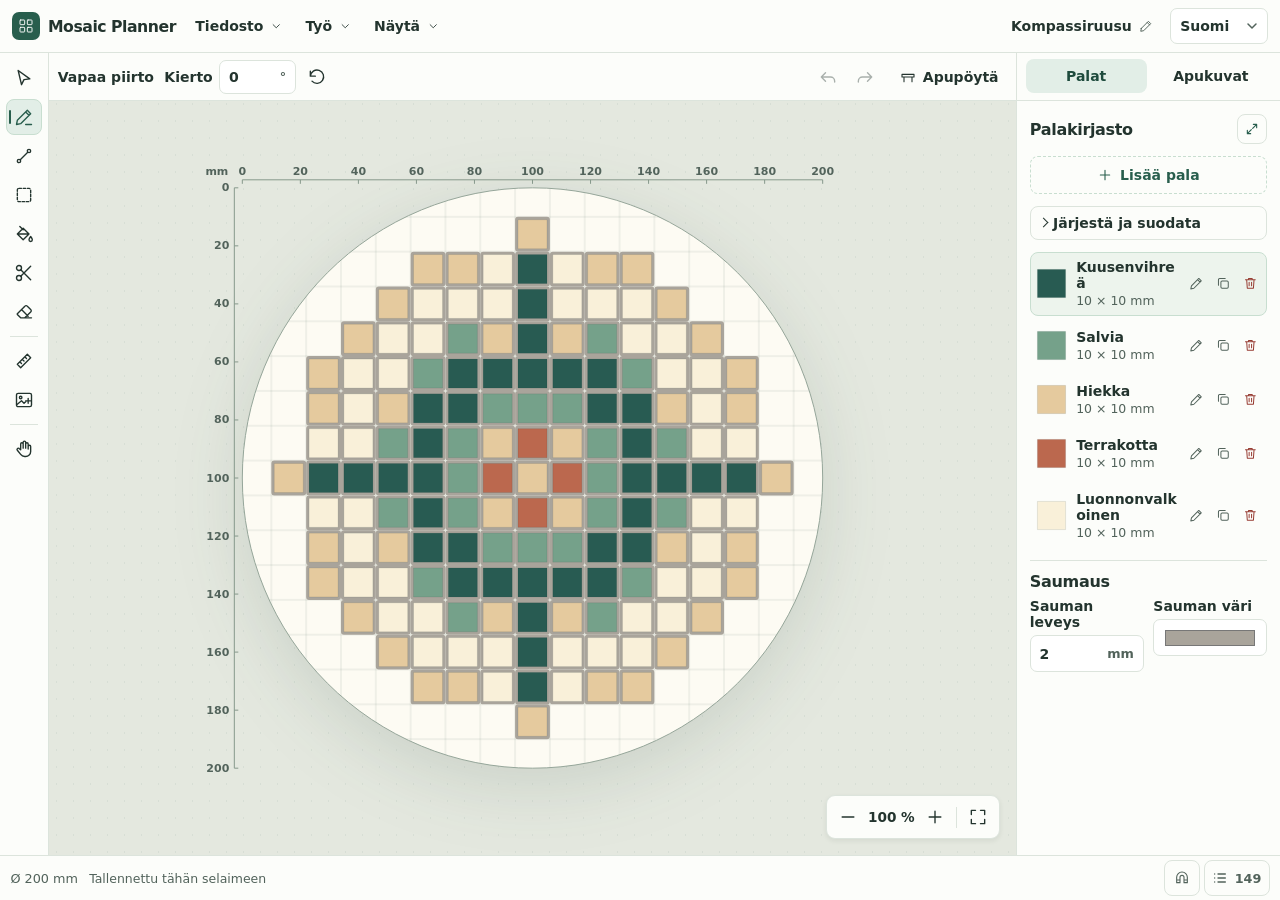
==== commit 563c5361: "Give the worktable its own editor panel" ====
--- a/index.html
+++ b/index.html
@@ -6,12 +6,12 @@
   <meta name="theme-color" media="(prefers-color-scheme: light)" content="#fcfdfa">
   <meta name="theme-color" media="(prefers-color-scheme: dark)" content="#242a26">
   <title>Mosaic Planner</title>
-  <link rel="stylesheet" href="styles.css?v=19">
-  <script defer src="i18n.js?v=21"></script>
-  <script defer src="geometry.js?v=25"></script>
+  <link rel="stylesheet" href="styles.css?v=20">
+  <script defer src="i18n.js?v=22"></script>
+  <script defer src="geometry.js?v=26"></script>
   <script defer src="board-renderer.js?v=9"></script>
   <script defer src="project-storage.js?v=1"></script>
-  <script defer src="editor.js?v=23"></script>
+  <script defer src="editor.js?v=24"></script>
 </head>
 <body inert>
   <svg class="icon-definitions" xmlns="http://www.w3.org/2000/svg" aria-hidden="true">
@@ -77,7 +77,6 @@
         <summary class="button quiet"><span data-text="viewMenu"></span><svg class="icon" aria-hidden="true"><use href="#i-chevron"/></svg></summary>
         <div class="menu-panel">
           <label class="check-field"><input type="checkbox" id="guides-visible"><span data-text="showGuides"></span></label>
-          <button type="button" id="toggle-worktable" class="button tool quiet" aria-controls="worktable-layer" aria-pressed="false"><svg class="icon" aria-hidden="true"><use href="#i-worktable"/></svg><span data-text="worktable"></span></button>
         </div>
       </details>
     </nav>
@@ -142,25 +141,22 @@
           <button type="button" id="undo" class="icon-button" data-title="undoTitle" data-aria-label="undo"><svg class="icon"><use href="#i-undo"/></svg></button>
           <button type="button" id="redo" class="icon-button" data-title="redoTitle" data-aria-label="redo"><svg class="icon"><use href="#i-redo"/></svg></button>
         </div>
+        <button type="button" id="toggle-worktable" class="button quiet worktable-toggle" aria-controls="worktable-panel" aria-expanded="false" data-title="showWorktable" data-aria-label="showWorktable"><svg class="icon" aria-hidden="true"><use href="#i-worktable"/></svg><span data-text="worktable"></span></button>
       </div>
 
       <div class="stage" id="stage" data-tool="draw">
-        <svg id="canvas" xmlns="http://www.w3.org/2000/svg" data-aria-label="canvas" role="img">
+        <svg id="canvas" class="drawing-canvas" xmlns="http://www.w3.org/2000/svg" data-aria-label="canvas" role="img">
           <defs>
             <pattern id="grid-pattern" patternUnits="userSpaceOnUse"><path id="grid-lines" fill="none" stroke="#59695e" stroke-opacity=".28"/></pattern>
             <clipPath id="board-clip"></clipPath>
-            <clipPath id="worktable-clip"></clipPath>
           </defs>
           <g id="board-layer"></g>
-          <g id="worktable-layer"></g>
           <g id="reference-layer" clip-path="url(#board-clip)" pointer-events="none"></g>
           <g id="grid-layer" pointer-events="none"></g>
           <g id="grout-layer" clip-path="url(#board-clip)" pointer-events="none" aria-hidden="true"></g>
-          <g id="worktable-grout-layer" clip-path="url(#worktable-clip)" pointer-events="none" aria-hidden="true"></g>
           <g id="piece-layer"></g>
           <g id="guide-layer" pointer-events="none" aria-hidden="true"></g>
           <g id="ruler-layer" pointer-events="none" aria-hidden="true"></g>
-          <text id="worktable-label" class="worktable-label" text-anchor="middle" pointer-events="none" aria-hidden="true"></text>
           <g id="preview-layer" pointer-events="none"></g>
           <g id="selection-layer" pointer-events="none"></g>
         </svg>
@@ -173,6 +169,27 @@
         </div>
       </div>
     </section>
+
+    <aside class="worktable-panel sidebar" id="worktable-panel" aria-labelledby="worktable-heading" hidden>
+      <div class="worktable-heading">
+        <h2 id="worktable-heading" data-text="worktable"></h2>
+        <div class="button-group worktable-zoom" role="group" data-aria-label="worktableZoomControls">
+          <button type="button" id="worktable-zoom-out" class="icon-button" data-title="zoomOut" data-aria-label="zoomOut"><svg class="icon" aria-hidden="true"><use href="#i-minus"/></svg></button>
+          <output id="worktable-zoom-level" data-aria-label="zoom">100 %</output>
+          <button type="button" id="worktable-zoom-in" class="icon-button" data-title="zoomIn" data-aria-label="zoomIn"><svg class="icon" aria-hidden="true"><use href="#i-plus"/></svg></button>
+          <button type="button" id="worktable-zoom-fit" class="icon-button" data-title="fitView" data-aria-label="fitView"><svg class="icon" aria-hidden="true"><use href="#i-fit"/></svg></button>
+        </div>
+      </div>
+      <div class="stage worktable-stage" id="worktable-stage" data-tool="draw">
+        <svg id="worktable-canvas" class="drawing-canvas" xmlns="http://www.w3.org/2000/svg" data-aria-label="worktable" role="img">
+          <defs><clipPath id="worktable-clip"></clipPath></defs>
+          <g id="worktable-layer"></g>
+          <g id="worktable-grout-layer" clip-path="url(#worktable-clip)" pointer-events="none" aria-hidden="true"></g>
+          <g id="worktable-piece-layer"></g>
+          <g id="worktable-selection-layer" pointer-events="none" aria-hidden="true"></g>
+        </svg>
+      </div>
+    </aside>
 
     <aside class="library sidebar" id="tile-library" data-aria-label="sidePanels">
       <div class="dock-tabs" role="group" data-aria-label="sidePanels">
--- a/styles.css
+++ b/styles.css
@@ -117,10 +117,14 @@
 
 .editor {
   --library-width: 264px;
+  --worktable-width: 0px;
   min-height: calc(100vh - 53px); display: grid;
-  grid-template: "tools work dock" minmax(0, 1fr) "status status status" auto / 49px minmax(0, 1fr) var(--library-width);
-}
+  grid-template: "tools work worktable dock" minmax(0, 1fr) "status status status status" auto /
+    49px minmax(0, 1fr) var(--worktable-width) var(--library-width);
+}
+.editor.worktable-open { --worktable-width: clamp(165px, 22vw, 272px); }
 .editor.library-expanded:not(.references-open) { --library-width: clamp(320px, 38%, 760px); }
+.editor.worktable-open.library-expanded:not(.references-open) { --library-width: clamp(224px, 34vw, 600px); }
 .tool-rail {
   grid-area: tools; display: flex; flex-direction: column; align-items: center; gap: 3px; padding: .45rem .25rem;
   min-width: 0; background: var(--paper); border-right: 1px solid var(--line);
@@ -133,6 +137,17 @@
 .tool-separator { width: 70%; height: 1px; flex: none; background: var(--line); margin: .18rem 0; }
 .sidebar { background: var(--paper); min-width: 0; }
 .library { grid-area: dock; border-left: 1px solid var(--line); display: flex; flex-direction: column; }
+.worktable-panel {
+  grid-area: worktable; border-left: 1px solid var(--line); min-height: 0;
+  padding: .45rem .55rem; overflow: auto;
+}
+.worktable-heading { display: flex; align-items: center; justify-content: space-between; flex-wrap: wrap; gap: .18rem .35rem; margin-bottom: .4rem; }
+.worktable-heading h2 { font-size: .875rem; }
+.worktable-zoom { gap: .1rem; }
+.worktable-zoom .icon-button { width: 24px; height: 30px; }
+.worktable-zoom .icon { width: .95rem; height: .95rem; }
+.worktable-zoom output { font-size: .76rem; min-width: 2.45rem; text-align: center; font-variant-numeric: tabular-nums; }
+.worktable-stage { aspect-ratio: 1; border: 1px solid var(--line); border-radius: 8px; }
 .dock-tabs {
   display: flex; align-items: center; gap: .25rem; padding: .4rem .55rem;
   border-bottom: 1px solid var(--line);
@@ -172,6 +187,8 @@
 .toolbar-divider { width: 1px; height: 21px; background: var(--line); flex: none; }
 .toolbar .icon-button { width: 32px; height: 34px; }
 .history-tools { margin-left: auto; }
+.worktable-toggle { min-height: 34px; padding: .25rem .48rem; }
+.worktable-toggle[aria-expanded="true"] { background: var(--active); color: var(--accent-dark); }
 .guide-tools .tool { color: var(--guide-tool); }
 .tool[aria-pressed="true"] { background: var(--active); color: var(--accent); border-color: var(--active-line); }
 .tool-name { color: var(--ink); font-size: .875rem; font-weight: 650; }
@@ -188,22 +205,23 @@
   background-image: radial-gradient(var(--stage-dot) 0.8px, transparent 0.8px);
   background-position: center; background-size: 17px 17px;
 }
-#canvas { position: absolute; width: 100%; height: 100%; display: block; touch-action: none; user-select: none; }
-#canvas [data-piece] { pointer-events: visiblePainted; }
-.stage[data-tool="draw"] #canvas, .stage[data-tool="line"] #canvas, .stage[data-tool="select"] #canvas, .stage[data-tool="paste"] #canvas,
-.stage[data-tool="shape"] #canvas, .stage[data-tool="fill"] #canvas, .stage[data-tool="split"] #canvas,
-.stage[data-tool="erase"] #canvas, .stage[data-tool^="guide"] #canvas { cursor: crosshair; }
-.stage[data-tool="select"] #canvas [data-piece] { cursor: move; }
+.drawing-canvas { position: absolute; width: 100%; height: 100%; display: block; touch-action: none; user-select: none; }
+.drawing-canvas [data-piece] { pointer-events: visiblePainted; }
+.stage[data-tool="draw"] .drawing-canvas, .stage[data-tool="line"] .drawing-canvas,
+.stage[data-tool="select"] .drawing-canvas, .stage[data-tool="paste"] .drawing-canvas,
+.stage[data-tool="shape"] .drawing-canvas, .stage[data-tool="fill"] .drawing-canvas,
+.stage[data-tool="split"] .drawing-canvas, .stage[data-tool="erase"] .drawing-canvas,
+.stage[data-tool^="guide"] #canvas { cursor: crosshair; }
+.stage[data-tool="select"] .drawing-canvas [data-piece] { cursor: move; }
 .stage[data-tool="reference"] #canvas, .stage[data-tool="moveGrid"] #canvas { cursor: move; }
 .stage[data-tool="erase"]:not(.pan-ready):not(.is-panning) .piece-face:hover { stroke: #a34032; stroke-width: 2; }
-.stage[data-tool="pan"] #canvas, .stage.pan-ready #canvas { cursor: grab; }
-.stage.is-panning #canvas { cursor: grabbing; }
+.stage[data-tool="pan"] .drawing-canvas, .stage.pan-ready .drawing-canvas { cursor: grab; }
+.stage.is-panning .drawing-canvas { cursor: grabbing; }
 .board-shadow { filter: drop-shadow(0 6px 12px #223c3021); }
 .board-outline { stroke: #96a69a; stroke-width: 1; vector-effect: non-scaling-stroke; }
 .board-ruler { fill: var(--muted); font-weight: 600; font-variant-numeric: tabular-nums; }
 .board-ruler text { font-size: 11px; }
 .board-ruler line { stroke: #86988b; stroke-width: 1; vector-effect: non-scaling-stroke; }
-.worktable-label { fill: var(--muted); font-weight: 650; }
 .guide-anchors {
   display: none; fill: none; stroke: #34579499; stroke-width: 4;
   stroke-linecap: round; vector-effect: non-scaling-stroke;
@@ -429,9 +447,14 @@
   .app-header { gap: .25rem .35rem; padding-inline: .55rem; }
   .editor, .editor.library-expanded:not(.references-open) {
     min-height: 0;
-    grid-template: "tools work" minmax(0, 1fr) "status status" auto "dock dock" auto / 46px minmax(0, 1fr);
+    grid-template: "tools work" minmax(0, 1fr) "worktable worktable" auto "status status" auto "dock dock" auto /
+      46px minmax(0, 1fr);
   }
   .workspace { grid-template-rows: auto minmax(340px, 57vh); }
+  .worktable-open .workspace { grid-template-rows: auto clamp(230px, 38vh, 350px); }
+  .worktable-panel { border-left: 0; border-top: 1px solid var(--line); }
+  .worktable-stage { aspect-ratio: auto; height: clamp(144px, 27vh, 210px); }
+  .worktable-toggle span { display: none; }
   .library { border-left: 0; border-top: 1px solid var(--line); }
   .library-expanded .tile-list { max-height: 55vh; overflow: auto; }
   .statusbar { column-gap: .55rem; }
@@ -449,4 +472,5 @@
 @media (pointer: coarse) {
   .tool-rail { padding-inline: 0; gap: 0; }
   .tool-rail .icon-button, .status-popover summary { min-width: 44px; min-height: 44px; }
-}
+  .worktable-zoom .icon-button, .worktable-toggle { min-width: 44px; min-height: 44px; }
+}
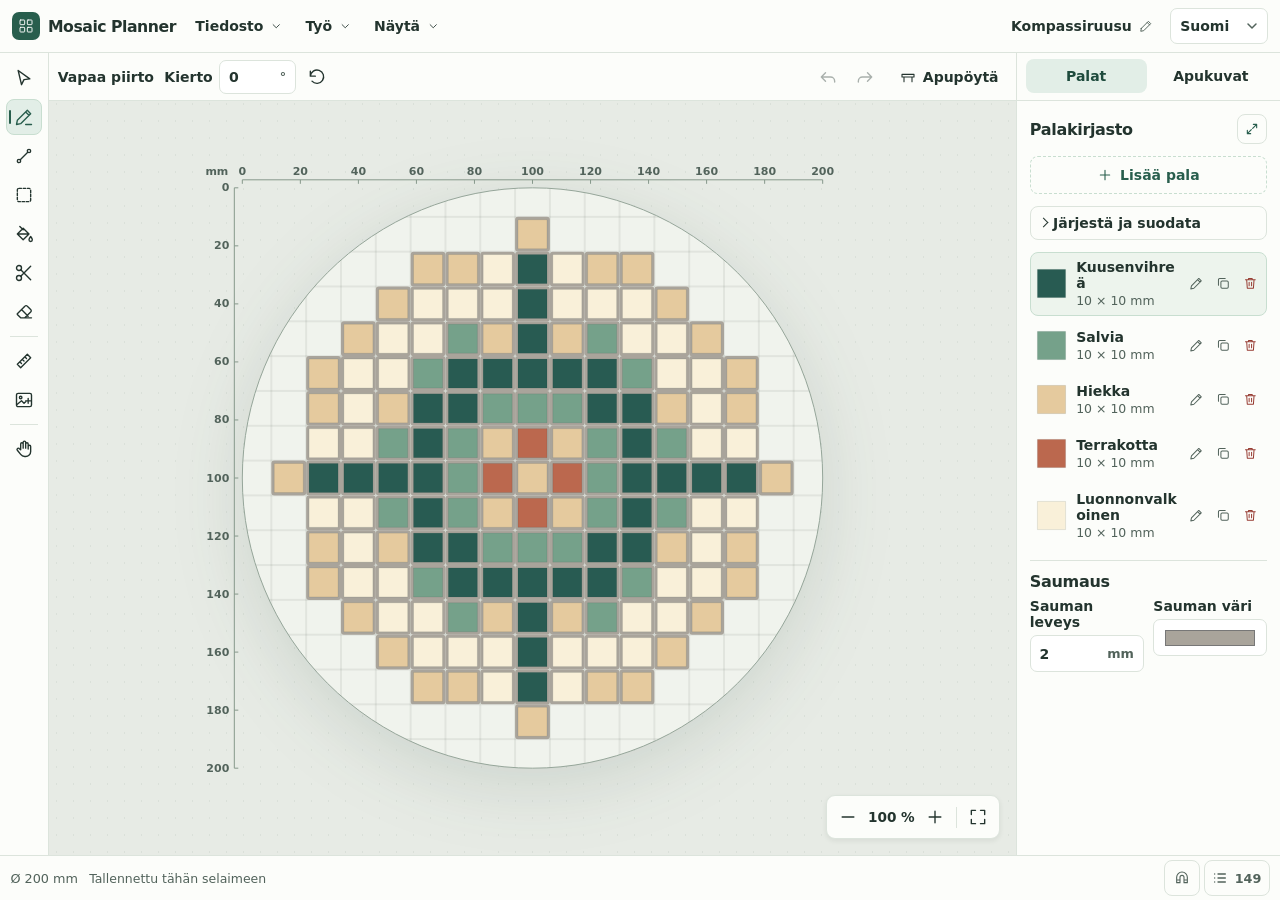
==== commit 3fc1702f: "Match editor work surfaces to the active theme" ====
--- a/index.html
+++ b/index.html
@@ -6,12 +6,12 @@
   <meta name="theme-color" media="(prefers-color-scheme: light)" content="#fcfdfa">
   <meta name="theme-color" media="(prefers-color-scheme: dark)" content="#242a26">
   <title>Mosaic Planner</title>
-  <link rel="stylesheet" href="styles.css?v=20">
+  <link rel="stylesheet" href="styles.css?v=22">
   <script defer src="i18n.js?v=22"></script>
-  <script defer src="geometry.js?v=26"></script>
-  <script defer src="board-renderer.js?v=9"></script>
+  <script defer src="geometry.js?v=27"></script>
+  <script defer src="board-renderer.js?v=11"></script>
   <script defer src="project-storage.js?v=1"></script>
-  <script defer src="editor.js?v=24"></script>
+  <script defer src="editor.js?v=26"></script>
 </head>
 <body inert>
   <svg class="icon-definitions" xmlns="http://www.w3.org/2000/svg" aria-hidden="true">
--- a/styles.css
+++ b/styles.css
@@ -24,6 +24,17 @@
   --tile-active: #edf4ed;
   --inventory-header: #eef4ee;
   --dialog-error: #8d3028;
+  --board-outline: #96a69a;
+  --piece-outline: #22342e27;
+  --cut-outline: #75817a;
+  --selection-ink: #193e9a;
+  --cut-ink: #15377d;
+}
+.editor-page {
+  --stage-bg: #e7ebe5;
+  --stage-dot: #ccd5cc;
+  --surface-bg: #f0f3ed;
+  --surface-grid: #53635959;
 }
 @media (prefers-color-scheme: dark) {
   .editor-page {
@@ -40,14 +51,21 @@
     --page-bg: #202522;
     --field-bg: #1e2420;
     --hover: #343f37;
-    --stage-bg: #19221e;
-    --stage-dot: #354039;
+    --stage-bg: #1d2420;
+    --stage-dot: #374139;
+    --surface-bg: #364039;
+    --surface-grid: #b1c2b27a;
     --guide-tool: #a6c1f1;
     --danger: #f2a59d;
     --filter-hover: #303a33;
     --tile-active: #304137;
     --inventory-header: #2d382f;
     --dialog-error: #f2a59d;
+    --board-outline: #69796d;
+    --piece-outline: #edf4ed40;
+    --cut-outline: #b4c1b8;
+    --selection-ink: #a3bdff;
+    --cut-ink: #abc6ff;
   }
 }
 *, *::before, *::after { box-sizing: border-box; }
@@ -139,15 +157,15 @@
 .library { grid-area: dock; border-left: 1px solid var(--line); display: flex; flex-direction: column; }
 .worktable-panel {
   grid-area: worktable; border-left: 1px solid var(--line); min-height: 0;
-  padding: .45rem .55rem; overflow: auto;
-}
-.worktable-heading { display: flex; align-items: center; justify-content: space-between; flex-wrap: wrap; gap: .18rem .35rem; margin-bottom: .4rem; }
+  display: flex; flex-direction: column; padding: .45rem .55rem; overflow: auto;
+}
+.worktable-heading { display: flex; align-items: center; justify-content: space-between; flex-wrap: wrap; gap: .18rem .35rem; margin-bottom: .4rem; flex: none; }
 .worktable-heading h2 { font-size: .875rem; }
 .worktable-zoom { gap: .1rem; }
 .worktable-zoom .icon-button { width: 24px; height: 30px; }
 .worktable-zoom .icon { width: .95rem; height: .95rem; }
 .worktable-zoom output { font-size: .76rem; min-width: 2.45rem; text-align: center; font-variant-numeric: tabular-nums; }
-.worktable-stage { aspect-ratio: 1; border: 1px solid var(--line); border-radius: 8px; }
+.worktable-stage { flex: 1; min-height: 9rem; border: 1px solid var(--line); border-radius: 8px; }
 .dock-tabs {
   display: flex; align-items: center; gap: .25rem; padding: .4rem .55rem;
   border-bottom: 1px solid var(--line);
@@ -214,50 +232,54 @@
 .stage[data-tool^="guide"] #canvas { cursor: crosshair; }
 .stage[data-tool="select"] .drawing-canvas [data-piece] { cursor: move; }
 .stage[data-tool="reference"] #canvas, .stage[data-tool="moveGrid"] #canvas { cursor: move; }
-.stage[data-tool="erase"]:not(.pan-ready):not(.is-panning) .piece-face:hover { stroke: #a34032; stroke-width: 2; }
+.stage[data-tool="erase"]:not(.pan-ready):not(.is-panning) .piece-face:hover { stroke: var(--danger); stroke-width: 2; }
 .stage[data-tool="pan"] .drawing-canvas, .stage.pan-ready .drawing-canvas { cursor: grab; }
 .stage.is-panning .drawing-canvas { cursor: grabbing; }
 .board-shadow { filter: drop-shadow(0 6px 12px #223c3021); }
-.board-outline { stroke: #96a69a; stroke-width: 1; vector-effect: non-scaling-stroke; }
+.board-outline { stroke: var(--board-outline); stroke-width: 1; vector-effect: non-scaling-stroke; }
+.editor-page #board-layer > .board-shadow, .editor-page #worktable-layer > .board-shadow { fill: var(--surface-bg); }
+.editor-page #grid-lines { stroke: var(--surface-grid); stroke-opacity: 1; }
+.editor-page .board-guide { stroke: var(--guide-tool); }
+.editor-page .board-guide-erase { stroke: var(--danger); }
 .board-ruler { fill: var(--muted); font-weight: 600; font-variant-numeric: tabular-nums; }
 .board-ruler text { font-size: 11px; }
 .board-ruler line { stroke: #86988b; stroke-width: 1; vector-effect: non-scaling-stroke; }
 .guide-anchors {
-  display: none; fill: none; stroke: #34579499; stroke-width: 4;
+  display: none; fill: none; stroke: var(--guide-tool); stroke-opacity: .6; stroke-width: 4;
   stroke-linecap: round; vector-effect: non-scaling-stroke;
 }
 .stage[data-tool="guideLine"]:not(.pan-ready):not(.is-panning) .guide-anchors { display: block; }
-.active-guide-anchor { fill: var(--paper); stroke: #345794; stroke-width: 2; vector-effect: non-scaling-stroke; }
-.piece-face { stroke: #22342e27; stroke-width: .7; vector-effect: non-scaling-stroke; }
-.cut-piece-face { stroke: #75817a; stroke-width: 1.15; }
+.active-guide-anchor { fill: var(--paper); stroke: var(--guide-tool); stroke-width: 2; vector-effect: non-scaling-stroke; }
+.piece-face { stroke: var(--piece-outline); stroke-width: .7; vector-effect: non-scaling-stroke; }
+.cut-piece-face { stroke: var(--cut-outline); stroke-width: 1.15; }
 .erased-piece { display: none; }
 .moving-piece { opacity: .3; }
-.selection-outline { fill: none; stroke: #193e9a; stroke-width: 2; vector-effect: non-scaling-stroke; }
-.invalid-selection .selection-outline { stroke: #a34032; }
-.split-outline { fill: #193e9a19; stroke: #193e9a; stroke-width: 1.2; vector-effect: non-scaling-stroke; }
+.selection-outline { fill: none; stroke: var(--selection-ink); stroke-width: 2; vector-effect: non-scaling-stroke; }
+.invalid-selection .selection-outline { stroke: var(--danger); }
+.split-outline { fill: var(--selection-ink); fill-opacity: .1; stroke: var(--selection-ink); stroke-width: 1.2; vector-effect: non-scaling-stroke; }
 .split-line, .split-line-halo { stroke-linecap: round; vector-effect: non-scaling-stroke; }
-.split-line-halo { stroke: #fff; stroke-width: 6; }
-.split-line { stroke: #15377d; stroke-width: 3; }
-.split-line.invalid-split { stroke: #a34032; stroke-dasharray: 5 5; }
-.split-dimension-line, .split-right-angle { fill: none; stroke: #193e9a; stroke-width: 1.15; vector-effect: non-scaling-stroke; }
-.split-snap-marks { fill: none; stroke: #193e9a; stroke-width: 1.15; opacity: .65; vector-effect: non-scaling-stroke; }
-.split-anchor { fill: #193e9a; stroke: var(--paper); stroke-width: 1.1; vector-effect: non-scaling-stroke; }
+.split-line-halo { stroke: var(--field-bg); stroke-width: 6; }
+.split-line { stroke: var(--cut-ink); stroke-width: 3; }
+.split-line.invalid-split { stroke: var(--danger); stroke-dasharray: 5 5; }
+.split-dimension-line, .split-right-angle { fill: none; stroke: var(--selection-ink); stroke-width: 1.15; vector-effect: non-scaling-stroke; }
+.split-snap-marks { fill: none; stroke: var(--selection-ink); stroke-width: 1.15; opacity: .65; vector-effect: non-scaling-stroke; }
+.split-anchor { fill: var(--selection-ink); stroke: var(--paper); stroke-width: 1.1; vector-effect: non-scaling-stroke; }
 .snapped-split-anchor { stroke-width: 1.7; }
 .split-curve-mark, .split-curve-center {
-  fill: #fff; stroke: #15377d; stroke-width: 1.4; vector-effect: non-scaling-stroke;
-}
-.split-end-anchor { fill: #fff; stroke: #15377d; stroke-width: 2.2; vector-effect: non-scaling-stroke; }
+  fill: var(--field-bg); stroke: var(--cut-ink); stroke-width: 1.4; vector-effect: non-scaling-stroke;
+}
+.split-end-anchor { fill: var(--field-bg); stroke: var(--cut-ink); stroke-width: 2.2; vector-effect: non-scaling-stroke; }
 .split-dimension-label {
-  fill: #193e9a; stroke: var(--paper); stroke-width: 3; stroke-linejoin: round; paint-order: stroke;
+  fill: var(--selection-ink); stroke: var(--paper); stroke-width: 3; stroke-linejoin: round; paint-order: stroke;
   vector-effect: non-scaling-stroke; font-weight: 650; font-variant-numeric: tabular-nums;
 }
 .selection-marquee {
-  fill: #193e9a1f; stroke: #193e9a; stroke-width: 1; stroke-dasharray: 4 3; vector-effect: non-scaling-stroke;
+  fill: var(--selection-ink); fill-opacity: .12; stroke: var(--selection-ink); stroke-width: 1; stroke-dasharray: 4 3; vector-effect: non-scaling-stroke;
 }
 .preview-piece, .paste-preview .piece-face { opacity: .55; }
 .blocked-preview, .paste-preview.invalid-paste .piece-face {
   fill: #d33c38; fill-opacity: .24; opacity: 1;
-  stroke: #b42e29; stroke-width: 1.5; vector-effect: non-scaling-stroke;
+  stroke: var(--danger); stroke-width: 1.5; vector-effect: non-scaling-stroke;
 }
 .guide { fill: none; stroke: var(--accent); stroke-dasharray: 4 4; stroke-width: 1.2; vector-effect: non-scaling-stroke; }
 .zoom-controls {
@@ -453,7 +475,7 @@
   .workspace { grid-template-rows: auto minmax(340px, 57vh); }
   .worktable-open .workspace { grid-template-rows: auto clamp(230px, 38vh, 350px); }
   .worktable-panel { border-left: 0; border-top: 1px solid var(--line); }
-  .worktable-stage { aspect-ratio: auto; height: clamp(144px, 27vh, 210px); }
+  .worktable-stage { flex: none; height: clamp(144px, 27vh, 210px); }
   .worktable-toggle span { display: none; }
   .library { border-left: 0; border-top: 1px solid var(--line); }
   .library-expanded .tile-list { max-height: 55vh; overflow: auto; }
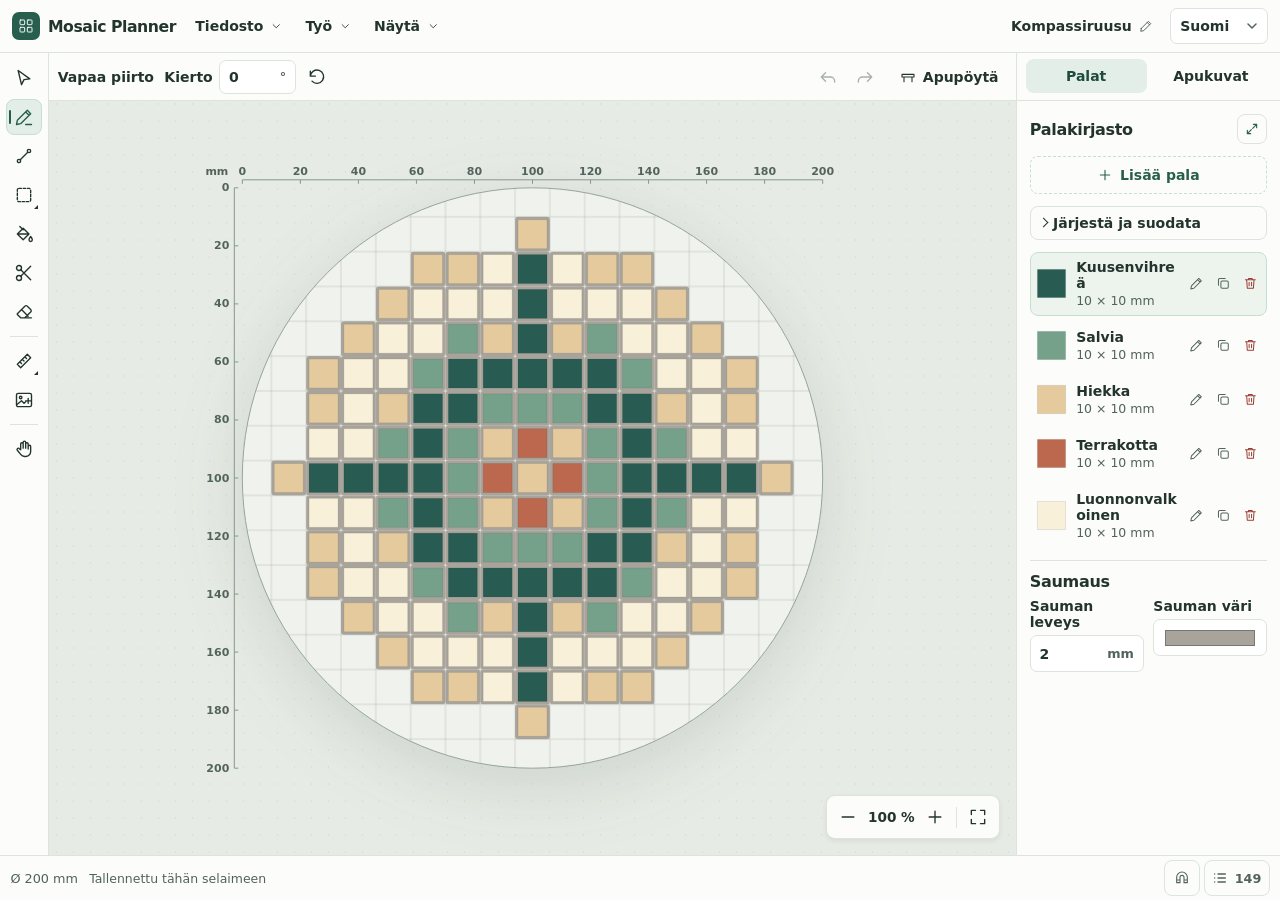
==== commit 11ef1470: "Open shape and guide tools beside the main toolbar" ====
--- a/index.html
+++ b/index.html
@@ -6,18 +6,19 @@
   <meta name="theme-color" media="(prefers-color-scheme: light)" content="#fcfdfa">
   <meta name="theme-color" media="(prefers-color-scheme: dark)" content="#242a26">
   <title>Mosaic Planner</title>
-  <link rel="stylesheet" href="styles.css?v=22">
+  <link rel="stylesheet" href="styles.css?v=23">
   <script defer src="i18n.js?v=22"></script>
   <script defer src="geometry.js?v=27"></script>
   <script defer src="board-renderer.js?v=11"></script>
   <script defer src="project-storage.js?v=1"></script>
-  <script defer src="editor.js?v=26"></script>
+  <script defer src="editor.js?v=27"></script>
 </head>
 <body inert>
   <svg class="icon-definitions" xmlns="http://www.w3.org/2000/svg" aria-hidden="true">
     <symbol id="i-mosaic" viewBox="0 0 24 24"><rect x="3" y="3" width="7" height="7" rx="1"/><rect x="14" y="3" width="7" height="7" rx="1"/><rect x="3" y="14" width="7" height="7" rx="1"/><rect x="14" y="14" width="7" height="7" rx="1"/></symbol>
     <symbol id="i-rectangle" viewBox="0 0 24 24"><rect x="4" y="5" width="16" height="14"/></symbol>
     <symbol id="i-circle" viewBox="0 0 24 24"><circle cx="12" cy="12" r="8"/></symbol>
+    <symbol id="i-ellipse" viewBox="0 0 24 24"><ellipse cx="12" cy="12" rx="9" ry="6"/></symbol>
     <symbol id="i-rounded" viewBox="0 0 24 24"><rect x="4" y="5" width="16" height="14" rx="4"/></symbol>
     <symbol id="i-pointer" viewBox="0 0 24 24"><path d="m5 3 14 10-7 1-3 6L5 3Z"/></symbol>
     <symbol id="i-pencil" viewBox="0 0 24 24"><path d="m4 16-1 5 5-1L20 8l-4-4L4 16Zm10-10 4 4M14 21h7"/></symbol>
@@ -94,13 +95,27 @@
     <aside class="tool-rail" data-aria-label="tools">
       <button type="button" class="icon-button tool" data-tool="select" data-title="selectTitle" data-aria-label="selectLabel" aria-keyshortcuts="V Escape"><svg class="icon"><use href="#i-pointer"/></svg></button>
       <button type="button" class="icon-button tool" data-tool="draw" data-title="drawTitle" data-aria-label="drawLabel"><svg class="icon"><use href="#i-pencil"/></svg></button>
-      <button type="button" class="icon-button tool" data-tool="line" data-title="lineTitle" data-aria-label="line"><svg class="icon"><use href="#i-line"/></svg></button>
-      <button type="button" class="icon-button tool" data-tool="shape" data-title="shapeTitle" data-aria-label="shapeLabel"><svg class="icon"><use href="#i-shape"/></svg></button>
+      <div class="tool-family">
+        <button type="button" class="icon-button tool" data-tool="line" data-title="lineTitle" data-aria-label="line"><svg class="icon"><use href="#i-line"/></svg></button>
+        <button type="button" id="shape-tool" class="icon-button tool" data-tool="shape" data-title="shapeTitle" data-aria-label="shapeLabel" aria-controls="shape-tools" aria-expanded="false"><svg class="icon" aria-hidden="true"><use href="#i-shape"/></svg></button>
+        <div id="shape-tools" class="subtool-rail" hidden role="group" data-aria-label="outlineShape">
+          <button type="button" class="icon-button tool" data-outline-shape="rectangle" data-title="rectangle" data-aria-label="rectangle" aria-pressed="true"><svg class="icon" aria-hidden="true"><use href="#i-rectangle"/></svg></button>
+          <button type="button" class="icon-button tool" data-outline-shape="ellipse" data-title="ellipse" data-aria-label="ellipse" aria-pressed="false"><svg class="icon" aria-hidden="true"><use href="#i-ellipse"/></svg></button>
+        </div>
+      </div>
       <button type="button" class="icon-button tool" data-tool="fill" data-title="fillTitle" data-aria-label="fillLabel"><svg class="icon"><use href="#i-fill"/></svg></button>
       <button type="button" class="icon-button tool" data-tool="split" data-title="splitTitle" data-aria-label="split" aria-keyshortcuts="X"><svg class="icon" aria-hidden="true"><use href="#i-split"/></svg></button>
-      <button type="button" class="icon-button tool" data-tool="erase" data-title="eraseTitle" data-aria-label="erase" aria-keyshortcuts="E"><svg class="icon"><use href="#i-eraser"/></svg></button>
-      <div class="tool-separator" aria-hidden="true"></div>
-      <button type="button" id="guide-tool" class="icon-button tool" data-title="guides" data-aria-label="guides" aria-pressed="false" aria-controls="guide-tools"><svg class="icon" aria-hidden="true"><use href="#i-guides"/></svg></button>
+      <div class="tool-family">
+        <button type="button" class="icon-button tool" data-tool="erase" data-title="eraseTitle" data-aria-label="erase" aria-keyshortcuts="E"><svg class="icon"><use href="#i-eraser"/></svg></button>
+        <div class="tool-separator" aria-hidden="true"></div>
+        <button type="button" id="guide-tool" class="icon-button tool" data-title="guides" data-aria-label="guides" aria-pressed="false" aria-controls="guide-tools" aria-expanded="false"><svg class="icon" aria-hidden="true"><use href="#i-guides"/></svg></button>
+        <div id="guide-tools" class="subtool-rail guide-tools" hidden role="group" data-aria-label="guides">
+          <button type="button" class="icon-button tool" data-tool="guideLine" data-title="guideLine" data-aria-label="guideLine"><svg class="icon" aria-hidden="true"><use href="#i-line"/></svg></button>
+          <button type="button" class="icon-button tool" data-tool="guideSquare" data-title="guideSquare" data-aria-label="guideSquare"><svg class="icon" aria-hidden="true"><use href="#i-shape"/></svg></button>
+          <button type="button" class="icon-button tool" data-tool="guideCircle" data-title="guideCircle" data-aria-label="guideCircle"><svg class="icon" aria-hidden="true"><use href="#i-circle"/></svg></button>
+          <button type="button" class="icon-button tool" data-tool="guideErase" data-title="guideErase" data-aria-label="guideErase"><svg class="icon" aria-hidden="true"><use href="#i-delete"/></svg></button>
+        </div>
+      </div>
       <button type="button" id="add-reference" class="icon-button" data-title="addReferenceTitle" data-aria-label="addReference"><svg class="icon" aria-hidden="true"><use href="#i-image"/></svg></button>
       <input type="file" id="reference-file" accept=".jpg,.jpeg,.png,image/jpeg,image/png" multiple hidden>
       <div class="tool-separator" aria-hidden="true"></div>
@@ -110,13 +125,6 @@
     <section class="workspace" data-aria-label="workspace">
       <div class="toolbar">
         <span class="tool-name" id="tool-name" aria-live="polite"></span>
-        <label id="outline-field" class="outline-mode" hidden><span class="sr-only" data-text="outlineShape"></span><select id="outline-shape"><option value="rectangle" data-text="rectangle"></option><option value="ellipse" data-text="ellipse"></option></select></label>
-        <div id="guide-tools" class="button-group guide-tools" hidden role="group" data-aria-label="guides">
-          <button type="button" class="icon-button tool" data-tool="guideLine" data-title="guideLine" data-aria-label="guideLine"><svg class="icon"><use href="#i-line"/></svg></button>
-          <button type="button" class="icon-button tool" data-tool="guideSquare" data-title="guideSquare" data-aria-label="guideSquare"><svg class="icon"><use href="#i-shape"/></svg></button>
-          <button type="button" class="icon-button tool" data-tool="guideCircle" data-title="guideCircle" data-aria-label="guideCircle"><svg class="icon"><use href="#i-circle"/></svg></button>
-          <button type="button" class="icon-button tool" data-tool="guideErase" data-title="guideErase" data-aria-label="guideErase"><svg class="icon"><use href="#i-delete"/></svg></button>
-        </div>
         <div id="draw-rotation" class="button-group" hidden>
           <label class="draw-angle">
             <span data-text="rotation"></span>
--- a/styles.css
+++ b/styles.css
@@ -144,10 +144,24 @@
 .editor.library-expanded:not(.references-open) { --library-width: clamp(320px, 38%, 760px); }
 .editor.worktable-open.library-expanded:not(.references-open) { --library-width: clamp(224px, 34vw, 600px); }
 .tool-rail {
-  grid-area: tools; display: flex; flex-direction: column; align-items: center; gap: 3px; padding: .45rem .25rem;
+  --tool-gap: 3px;
+  --tool-inset: .25rem;
+  grid-area: tools; position: relative; z-index: 3; display: flex; flex-direction: column; align-items: center;
+  gap: var(--tool-gap); padding: .45rem var(--tool-inset);
   min-width: 0; background: var(--paper); border-right: 1px solid var(--line);
 }
+.tool-family { position: relative; align-self: stretch; display: flex; flex-direction: column; align-items: center; gap: var(--tool-gap); }
+.subtool-rail {
+  --subtool-inset: .25rem;
+  position: absolute; top: calc(-1px - var(--subtool-inset)); left: calc(100% + var(--tool-inset) + 1px);
+  display: flex; flex-direction: column; gap: var(--tool-gap); padding: var(--subtool-inset);
+  background: var(--paper); border: 1px solid var(--line); border-radius: 8px; box-shadow: 0 4px 14px #142c3830;
+}
 .tool-rail .icon-button { position: relative; }
+.tool-family > [aria-expanded]::after {
+  content: ""; position: absolute; right: 3px; bottom: 3px;
+  border-right: 4px solid currentColor; border-top: 4px solid transparent;
+}
 .tool-rail .tool[aria-pressed="true"]::before {
   position: absolute; left: 2px; height: .9rem; width: 2px; border-radius: 1px;
   background: currentColor; content: "";
@@ -216,7 +230,6 @@
   background-repeat: no-repeat; background-position: right .55rem center;
 }
 .language-select { width: auto; justify-self: end; font-size: .875rem; font-weight: 650; }
-.outline-mode { font-size: .875rem; }
 .stage {
   min-width: 0; position: relative; overflow: hidden; isolation: isolate;
   background-color: var(--stage-bg);
@@ -492,7 +505,7 @@
   .zoom-controls { right: .4rem; bottom: .4rem; }
 }
 @media (pointer: coarse) {
-  .tool-rail { padding-inline: 0; gap: 0; }
+  .tool-rail { --tool-inset: 0px; --tool-gap: 0px; }
   .tool-rail .icon-button, .status-popover summary { min-width: 44px; min-height: 44px; }
   .worktable-zoom .icon-button, .worktable-toggle { min-width: 44px; min-height: 44px; }
 }
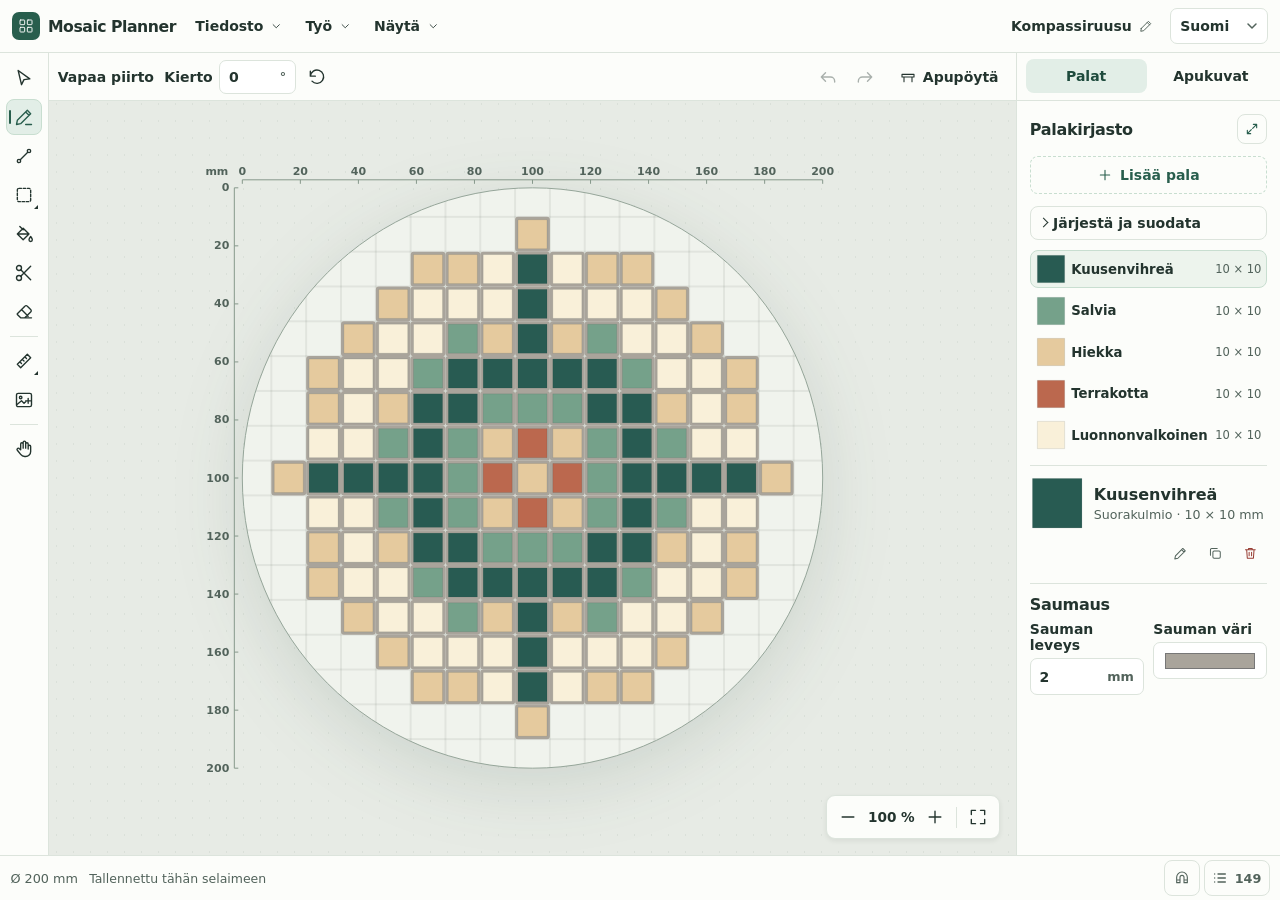
==== commit b6026055: "Compact the tile library and show selected tile details" ====
--- a/index.html
+++ b/index.html
@@ -6,12 +6,12 @@
   <meta name="theme-color" media="(prefers-color-scheme: light)" content="#fcfdfa">
   <meta name="theme-color" media="(prefers-color-scheme: dark)" content="#242a26">
   <title>Mosaic Planner</title>
-  <link rel="stylesheet" href="styles.css?v=23">
-  <script defer src="i18n.js?v=22"></script>
+  <link rel="stylesheet" href="styles.css?v=24">
+  <script defer src="i18n.js?v=23"></script>
   <script defer src="geometry.js?v=27"></script>
   <script defer src="board-renderer.js?v=11"></script>
   <script defer src="project-storage.js?v=1"></script>
-  <script defer src="editor.js?v=27"></script>
+  <script defer src="editor.js?v=28"></script>
 </head>
 <body inert>
   <svg class="icon-definitions" xmlns="http://www.w3.org/2000/svg" aria-hidden="true">
@@ -238,6 +238,7 @@
           <ul id="tile-list" class="tile-list" data-aria-label="tileTypes"></ul>
           <p id="empty-library" class="empty-library" hidden data-text="emptyLibrary"></p>
         </div>
+        <section id="library-tile-details" class="library-tile-details" hidden data-aria-label="selectedTileType"></section>
         <section class="seam-settings" aria-labelledby="seam-heading">
           <h2 id="seam-heading" data-text="grout"></h2>
           <div class="fields-row">
--- a/styles.css
+++ b/styles.css
@@ -382,30 +382,41 @@
 .library-note { margin: .42rem 0 0; color: var(--muted); font-size: .8rem; }
 .field-hint { color: var(--muted); font-size: .8rem; font-weight: 400; }
 .tile-list {
-  list-style: none; padding: 0; margin: .75rem 0 0; display: grid; gap: .36rem; align-content: start;
+  list-style: none; padding: 0; margin: .65rem 0 0; display: grid; gap: .2rem; align-content: start;
 }
 .tile-list:empty { margin-top: 0; }
 .empty-library { margin: .6rem 0 0; color: var(--muted); font-size: .875rem; }
 .tile-row {
-  display: flex; flex-wrap: wrap; align-items: center;
-  border: 1px solid transparent; border-radius: 8px; gap: .05rem; padding-right: .2rem;
+  min-width: 0; border: 1px solid transparent; border-radius: 8px;
 }
 .tile-row.active { background: var(--tile-active); border-color: var(--active-line); }
 .tile-row:hover { background: var(--tile-active); }
 .tile-row button:focus-visible { outline-offset: -2px; }
 .tile-choice {
-  display: flex; flex: 1 1 7rem; align-items: center; min-width: 0; gap: .58rem; padding: .42rem .32rem;
+  display: grid; grid-template-columns: 30px minmax(0, 1fr) auto; align-items: center;
+  width: 100%; min-width: 0; gap: .35rem; padding: .2rem .3rem;
   text-align: left; background: transparent; border: 0; border-radius: 7px;
 }
-.tile-swatch {
-  width: 31px; height: 31px; flex: none;
-}
-.tile-caption { min-width: 0; display: grid; gap: .11rem; }
-.tile-caption strong { overflow-wrap: anywhere; font-size: .875rem; }
-.tile-caption small { color: var(--muted); font-size: .78rem; }
-.tile-caption .tile-tags { overflow: hidden; text-overflow: ellipsis; white-space: nowrap; }
+.tile-swatch { width: 30px; height: 30px; flex: none; }
+.tile-caption { min-width: 0; display: flex; flex-wrap: wrap; align-items: baseline; gap: .13rem .3rem; }
+.tile-caption strong { min-width: 0; overflow-wrap: anywhere; font-size: .83rem; }
+.tile-size { color: var(--muted); font-size: .72rem; font-variant-numeric: tabular-nums; white-space: nowrap; }
+.tile-tags { display: flex; flex-wrap: wrap; min-width: 0; max-width: 100%; gap: .15rem .2rem; }
+.tile-tag {
+  max-width: 100%; overflow: hidden; text-overflow: ellipsis; white-space: nowrap;
+  padding: .02rem .3rem; border-radius: 999px; background: var(--active);
+  color: var(--accent-dark); font-size: .68rem; line-height: 1.3;
+}
+.library-tile-details { display: grid; gap: .35rem; padding-top: .65rem; margin-top: .65rem; border-top: 1px solid var(--line); }
+.library-tile-preview { display: flex; align-items: center; min-width: 0; gap: .6rem; }
+.library-tile-preview .tile-swatch { width: 3.4rem; height: 3.4rem; }
+.library-tile-preview div { min-width: 0; overflow-wrap: anywhere; }
+.library-tile-preview h3 { margin: 0; font-size: 1rem; }
+.library-tile-preview p { margin: .15rem 0 0; color: var(--muted); font-size: .79rem; }
+.library-tile-details .tile-tag { white-space: normal; overflow-wrap: anywhere; }
 .tile-actions { display: flex; gap: .05rem; margin-inline-start: auto; }
 .tile-actions .icon-button { width: 26px; height: 30px; }
+.library-tile-details .tile-actions .icon-button { width: 34px; height: 34px; }
 .edit-tile, .clone-tile { color: var(--muted); }
 .tile-actions .icon { width: .92rem; height: .92rem; }
 .add-tile-text { width: 100%; margin-top: .7rem; border: 1px dashed var(--active-line); color: var(--accent); }
@@ -429,8 +440,9 @@
   .dock-tabs { flex: none; }
   .library-panel { display: flex; flex-direction: column; min-height: 0; overflow-y: auto; }
   .reference-panel { overflow-y: auto; }
-  .library-heading, .seam-settings { flex: none; }
-  .library-content { display: flex; flex-direction: column; flex: 1; min-height: 0; }
+  .library-heading, .library-tile-details, .seam-settings { flex: none; }
+  .library-content { display: flex; flex-direction: column; min-height: 0; }
+  .library-expanded .library-content { flex: 1; }
   .library-content > :not(.tile-list) { flex: none; }
   .library .tile-list { overflow-y: auto; }
   .library .tile-list:not(:empty) { min-height: min(12vh, 5rem); }
@@ -448,11 +460,14 @@
   background: var(--tile-active); border-color: var(--active-line);
 }
 .library-expanded .tile-choice {
-  flex-direction: column; align-items: flex-start; gap: .5rem;
+  display: flex; flex-direction: column; align-items: flex-start; gap: .5rem;
   min-height: 5.5rem; padding: .45rem;
 }
 .library-expanded .tile-swatch { width: 34px; height: 34px; }
-.library-expanded .tile-caption { width: 100%; }
+.library-expanded .tile-caption { width: 100%; display: grid; gap: .11rem; }
+.library-expanded .tile-caption strong { font-size: .875rem; }
+.library-expanded .tile-caption small { color: var(--muted); font-size: .78rem; }
+.tile-card-tags { overflow: hidden; text-overflow: ellipsis; white-space: nowrap; }
 .library-expanded .tile-actions .icon-button { width: 32px; }
 
 dialog {
@@ -508,4 +523,5 @@
   .tool-rail { --tool-inset: 0px; --tool-gap: 0px; }
   .tool-rail .icon-button, .status-popover summary { min-width: 44px; min-height: 44px; }
   .worktable-zoom .icon-button, .worktable-toggle { min-width: 44px; min-height: 44px; }
-}
+  .library-tile-details .tile-actions .icon-button { min-width: 44px; min-height: 44px; }
+}
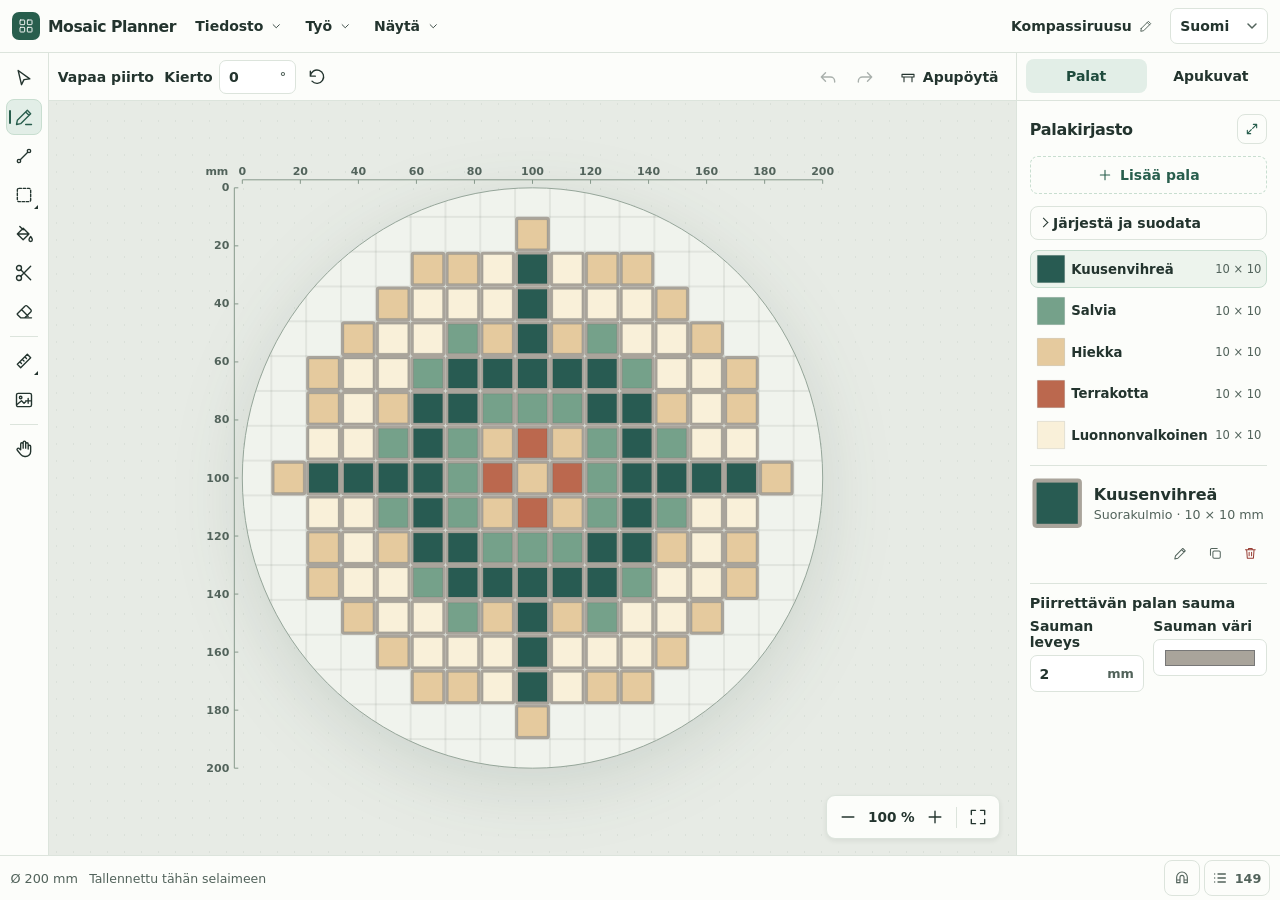
==== commit 6c6162ad: "Support grout overrides on individual pieces" ====
--- a/index.html
+++ b/index.html
@@ -239,12 +239,13 @@
           <p id="empty-library" class="empty-library" hidden data-text="emptyLibrary"></p>
         </div>
         <section id="library-tile-details" class="library-tile-details" hidden data-aria-label="selectedTileType"></section>
-        <section class="seam-settings" aria-labelledby="seam-heading">
-          <h2 id="seam-heading" data-text="grout"></h2>
+        <section id="tile-grout-settings" class="seam-settings" aria-labelledby="tile-grout-heading" hidden>
+          <h3 id="tile-grout-heading"></h3>
           <div class="fields-row">
-            <label class="field"><span data-text="seamWidth"></span><span class="number-field"><input type="number" id="seam-width" min="0" max="100" step="0.1"><span>mm</span></span></label>
-            <label class="field"><span data-text="seamColor"></span><input type="color" id="seam-color"></label>
-          </div>
+            <label class="field"><span data-text="seamWidth"></span><span class="number-field"><input type="number" id="tile-seam-width" min="0" max="100" step="any"><span>mm</span></span></label>
+            <label class="field"><span data-text="seamColor"></span><input type="color" id="tile-seam-color"></label>
+          </div>
+          <button type="button" id="reset-tile-seam" class="button quiet" data-text="resetTileSeam" hidden></button>
         </section>
       </section>
       <section class="panel reference-panel" id="reference-panel" data-aria-label="references" hidden>
@@ -318,6 +319,13 @@
         <label class="field" id="board-height-field"><span data-text="height"></span><span class="number-field"><input type="number" id="board-height" min="1" max="10000" step="any" required><span>mm</span></span></label>
       </div>
       <label class="field" id="board-radius-field" hidden><span data-text="cornerRadius"></span><span class="number-field"><input type="number" id="board-radius" min="0" max="5000" step="any" required><span>mm</span></span></label>
+      <fieldset class="board-grout-settings">
+        <legend data-text="defaultGrout"></legend>
+        <div class="fields-row">
+          <label class="field"><span data-text="seamWidth"></span><span class="number-field"><input type="number" id="seam-width" min="0" max="100" step="any" required><span>mm</span></span></label>
+          <label class="field"><span data-text="seamColor"></span><input type="color" id="seam-color"></label>
+        </div>
+      </fieldset>
       <p class="dialog-error" id="board-error" role="alert" hidden data-text="boardChangeBlocked"></p>
       <div class="dialog-actions">
         <button type="button" class="button quiet" data-close-dialog data-text="cancel"></button>
--- a/styles.css
+++ b/styles.css
@@ -191,7 +191,9 @@
 .panel-heading { display: flex; align-items: center; justify-content: space-between; min-height: 27px; gap: .5rem; }
 .panel-fields { display: grid; gap: .88rem; margin-top: .9rem; }
 .seam-settings { margin-top: .8rem; border-top: 1px solid var(--line); padding-top: .65rem; }
-.seam-settings .fields-row { margin-top: .45rem; }
+.seam-settings h3 { margin: 0; font-size: .9rem; }
+.seam-settings .fields-row, .board-grout-settings .fields-row { margin-top: .45rem; }
+.seam-settings .button { margin-top: .4rem; }
 fieldset { border: 0; padding: 0; margin: 0; min-width: 0; }
 legend, .field, .check-field { font-size: .875rem; font-weight: 600; }
 .fields-row { display: grid; grid-template-columns: repeat(auto-fit, minmax(75px, 1fr)); gap: .6rem; }
@@ -289,8 +291,9 @@
 .selection-marquee {
   fill: var(--selection-ink); fill-opacity: .12; stroke: var(--selection-ink); stroke-width: 1; stroke-dasharray: 4 3; vector-effect: non-scaling-stroke;
 }
-.preview-piece, .paste-preview .piece-face { opacity: .55; }
-.blocked-preview, .paste-preview.invalid-paste .piece-face {
+.tile-preview-face, .preview-piece { paint-order: stroke fill; }
+.preview-piece { opacity: .55; }
+.blocked-preview, .paste-preview.invalid-paste .preview-piece {
   fill: #d33c38; fill-opacity: .24; opacity: 1;
   stroke: var(--danger); stroke-width: 1.5; vector-effect: non-scaling-stroke;
 }
